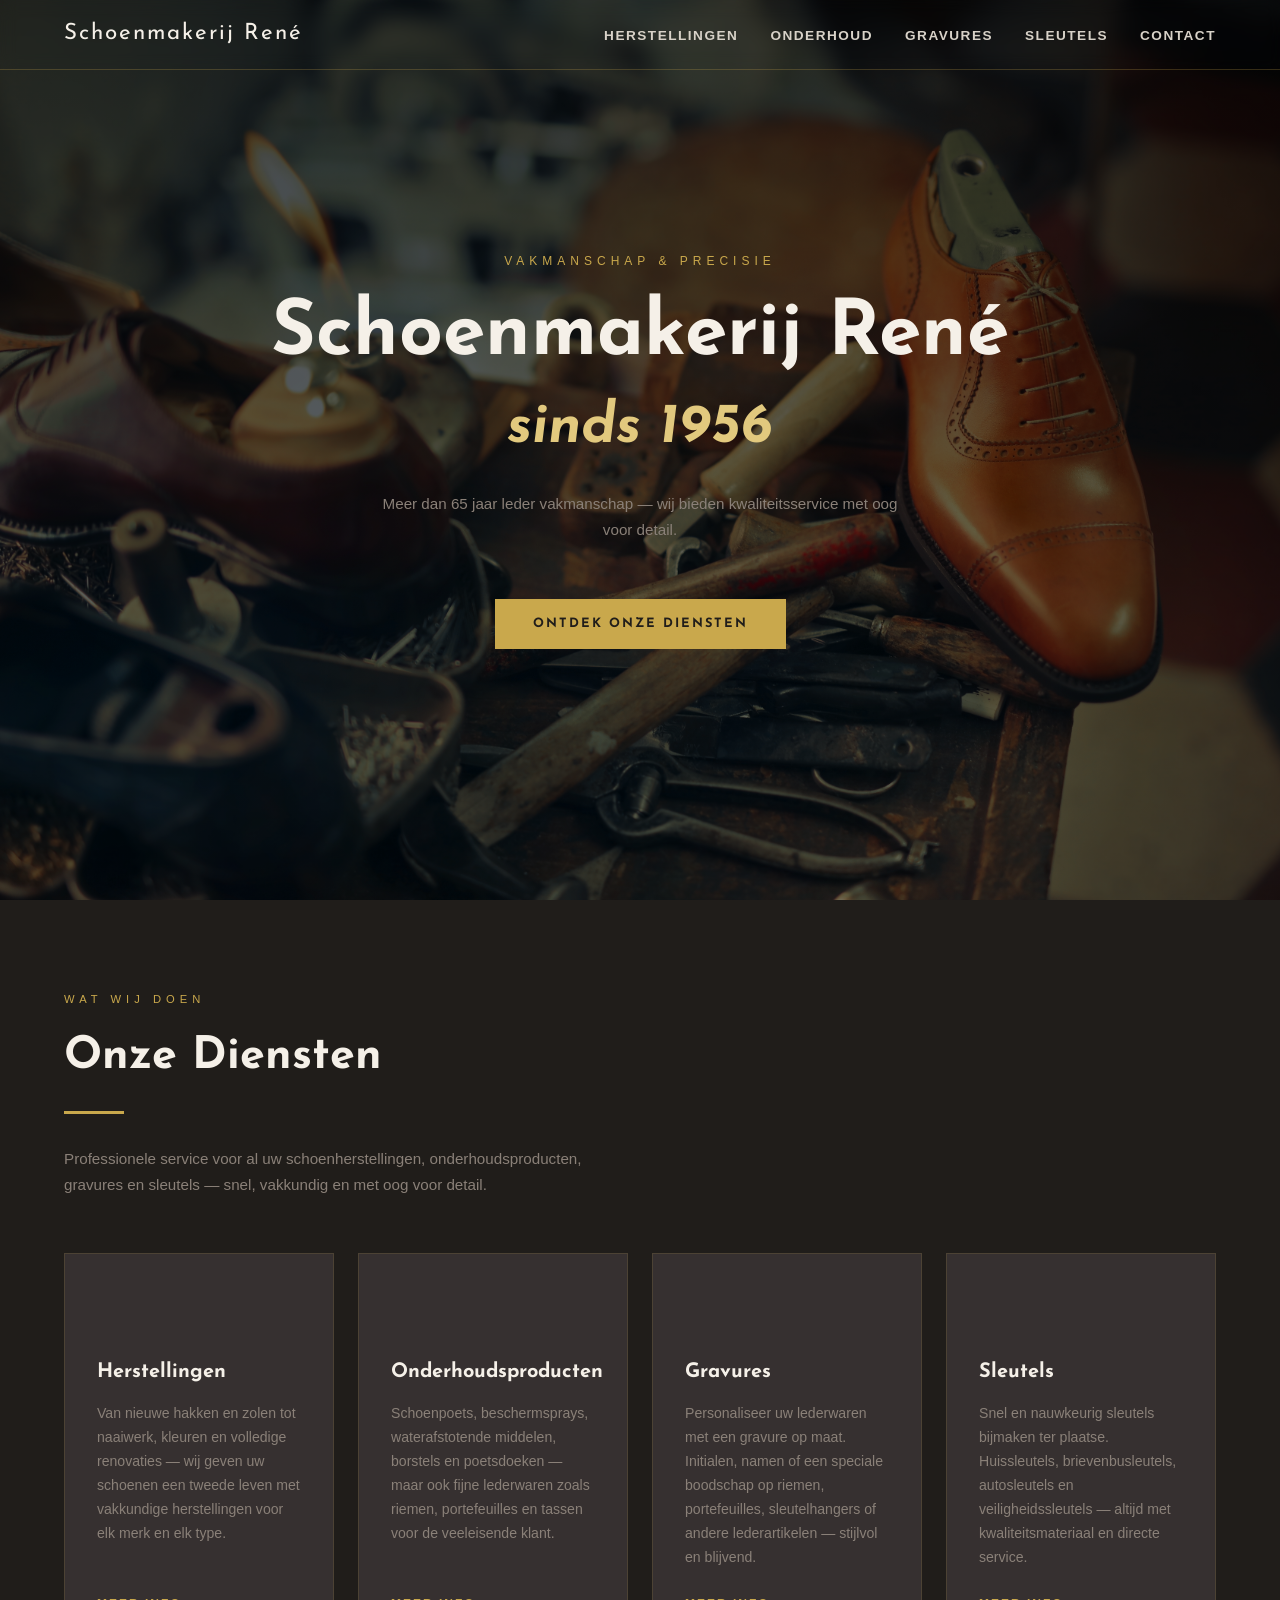
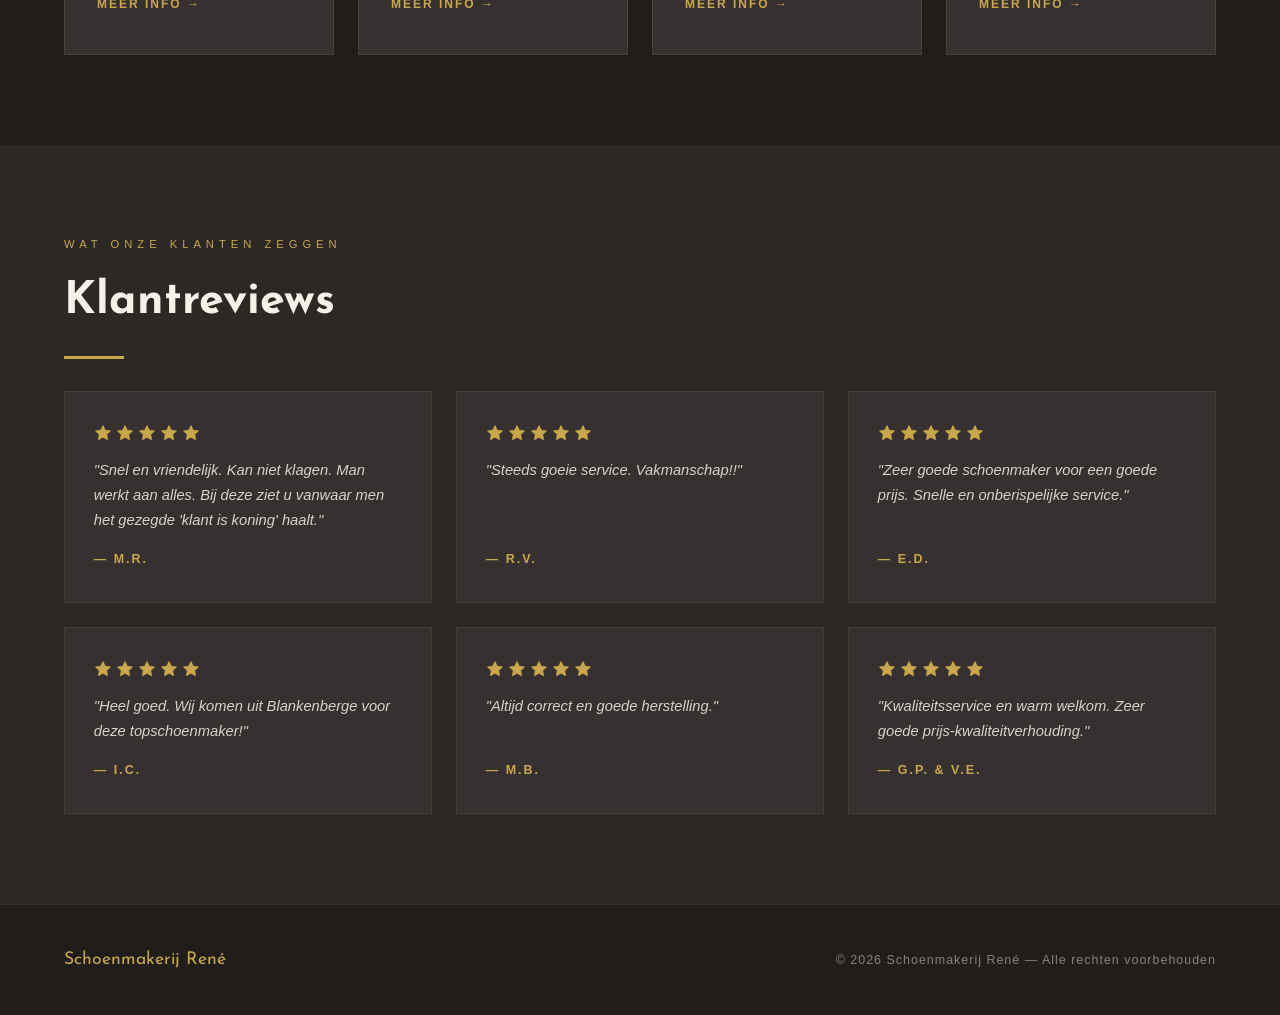
==== index.html @ 9f5abe92 "Optimize key section" ====
<!DOCTYPE html>
<html lang="nl">

<head>
    <meta charset="UTF-8" />
    <meta name="viewport" content="width=device-width, initial-scale=1.0" />
    <title>Schoenmakerij René</title>
    <link href="https://fonts.googleapis.com/css2?family=Josefin+Sans:wght@100;300;400;600;700&display=swap"
        rel="stylesheet" />
    <link rel="stylesheet" href="./CSS/style.css" />
</head>

<body>

    <!-- ══ NAVIGATIE ══ -->
    <section class="hero">
        <nav>
            <a href="index.html" class="nav-logo"><span>Schoenmakerij René</span></a>
            <ul class="nav-links">
                <li><a href="./Herstellingen/Repair.html">Herstellingen</a></li>
                <li><a href="#onderhoudsproducten">Onderhoud</a></li>
                <li><a href="./Gravures/Gravures.html">Gravures</a></li>
                <li><a href="./Sleutels/sleutels.html">Sleutels</a></li>
                <li><a href="./Contact/Contact.html">Contact</a></li>
            </ul>
        </nav>

        <!-- ══ HERO ══ -->

        <p class="hero-eyebrow">Vakmanschap &amp; Precisie</p>
        <h1>Schoenmakerij René<br /><em> sinds 1956</em></h1>
        <p class="section-subtitle">Meer dan 65 jaar leder vakmanschap — wij bieden kwaliteitsservice met oog voor
            detail.
        </p>
        <a href="#diensten" class="btn-gold">Ontdek onze diensten</a>
    </section>

    <!-- ══ DIENSTEN TEGELS ══ -->
    <section id="diensten">
        <div>
            <p class="section-label">Wat wij doen</p>
            <h2 class="section-title">Onze Diensten</h2>
            <div class="gold-divider"></div>
            <p class="section-subtitle">Professionele service voor al uw schoenherstellingen, onderhoudsproducten,
                gravures en sleutels — snel, vakkundig en met oog voor detail.</p>
        </div>
        <div class="tiles-grid">
            <div class="tiles-grid">

                <!-- Tegel 1: Herstellingen -->
                <a href="./Herstellingen/Repair.html" class="tile" id="herstellingen">
                    <div class="tile-icon">
                        <svg xmlns="http://www.w3.org/2000/svg" viewBox="0 0 24 24" fill="none" stroke="currentColor"
                            stroke-width="1.5" stroke-linecap="round" stroke-linejoin="round">
                            <path
                                d="M14.7 6.3a1 1 0 000 1.4l1.6 1.6a1 1 0 001.4 0l3.77-3.77a6 6 0 01-7.94 7.94l-6.91 6.91a2.12 2.12 0 01-3-3l6.91-6.91a6 6 0 017.94-7.94l-3.76 3.76z" />
                        </svg>
                    </div>
                    <h3 class="tile-title">Herstellingen</h3>
                    <p class="tile-desc">
                        Van nieuwe hakken en zolen tot naaiwerk, kleuren en volledige renovaties — wij geven uw schoenen
                        een tweede leven met vakkundige herstellingen voor elk merk en elk type.
                    </p>
                    <span class="tile-link">Meer info →</span>
                </a>

                <!-- Tegel 2: Onderhoudsproducten -->
                <a href="#onderhoudsproducten" class="tile" id="onderhoudsproducten">
                    <div class="tile-icon">
                        <svg xmlns="http://www.w3.org/2000/svg" viewBox="0 0 24 24" fill="none" stroke="currentColor"
                            stroke-width="1.5" stroke-linecap="round" stroke-linejoin="round">
                            <path
                                d="M9.5 2A2.5 2.5 0 0112 4.5v1A2.5 2.5 0 019.5 8h-5A2.5 2.5 0 012 5.5v-1A2.5 2.5 0 014.5 2h5z" />
                            <path d="M12 4.5h1.5A5.5 5.5 0 0119 10v0a5.5 5.5 0 01-5.5 5.5H12" />
                            <path d="M9.5 15.5v4a2 2 0 002 2h1a2 2 0 002-2v-4" />
                            <line x1="9.5" y1="8" x2="9.5" y2="15.5" />
                        </svg>
                    </div>
                    <h3 class="tile-title">Onderhoudsproducten</h3>
                    <p class="tile-desc">
                        Schoenpoets, beschermsprays, waterafstotende middelen, borstels en poetsdoeken — maar ook fijne
                        lederwaren zoals riemen, portefeuilles en tassen voor de veeleisende klant.
                    </p>
                    <span class="tile-link">Meer info →</span>
                </a>

                <!-- Tegel 3: Gravures -->
                <a href="./Gravures/Gravures.html" class="tile" id="gravures">
                    <div class="tile-icon">
                        <svg xmlns="http://www.w3.org/2000/svg" viewBox="0 0 24 24" fill="none" stroke="currentColor"
                            stroke-width="1.5" stroke-linecap="round" stroke-linejoin="round">
                            <path d="M12 20h9" />
                            <path d="M16.5 3.5a2.121 2.121 0 013 3L7 19l-4 1 1-4L16.5 3.5z" />
                        </svg>
                    </div>
                    <h3 class="tile-title">Gravures</h3>
                    <p class="tile-desc">
                        Personaliseer uw lederwaren met een gravure op maat. Initialen, namen of een speciale boodschap
                        op riemen, portefeuilles, sleutelhangers of andere lederartikelen — stijlvol en blijvend.
                    </p>
                    <span class="tile-link">Meer info →</span>
                </a>

                <!-- Tegel 4: Sleutels -->
                <a href="#sleutels" class="tile" id="sleutels">
                    <div class="tile-icon">
                        <svg xmlns="http://www.w3.org/2000/svg" viewBox="0 0 24 24" fill="none" stroke="currentColor"
                            stroke-width="1.5" stroke-linecap="round" stroke-linejoin="round">
                            <path
                                d="M21 2l-2 2m-7.61 7.61a5.5 5.5 0 11-7.778 7.778 5.5 5.5 0 017.777-7.777zm0 0L15.5 7.5m0 0l3 3L22 7l-3-3m-3.5 3.5L19 4" />
                        </svg>
                    </div>
                    <h3 class="tile-title">Sleutels</h3>
                    <p class="tile-desc">
                        Snel en nauwkeurig sleutels bijmaken ter plaatse. Huissleutels, brievenbusleutels, autosleutels
                        en veiligheidssleutels — altijd met kwaliteitsmateriaal en directe service.
                    </p>
                    <span class="tile-link">Meer info →</span>
                </a>

            </div>
    </section>
    <!-- ══ REVIEWS ══ -->
    <section class="reviews-section">
        <p class="section-label">Wat onze klanten zeggen</p>
        <h2 class="section-title">Klantreviews</h2>
        <div class="gold-divider"></div>
        <div class="reviews-grid">

            <div class="review-card">
                <div class="review-stars">
                    <svg viewBox="0 0 24 24">
                        <polygon
                            points="12,2 15.09,8.26 22,9.27 17,14.14 18.18,21.02 12,17.77 5.82,21.02 7,14.14 2,9.27 8.91,8.26" />
                    </svg>
                    <svg viewBox="0 0 24 24">
                        <polygon
                            points="12,2 15.09,8.26 22,9.27 17,14.14 18.18,21.02 12,17.77 5.82,21.02 7,14.14 2,9.27 8.91,8.26" />
                    </svg>
                    <svg viewBox="0 0 24 24">
                        <polygon
                            points="12,2 15.09,8.26 22,9.27 17,14.14 18.18,21.02 12,17.77 5.82,21.02 7,14.14 2,9.27 8.91,8.26" />
                    </svg>
                    <svg viewBox="0 0 24 24">
                        <polygon
                            points="12,2 15.09,8.26 22,9.27 17,14.14 18.18,21.02 12,17.77 5.82,21.02 7,14.14 2,9.27 8.91,8.26" />
                    </svg>
                    <svg viewBox="0 0 24 24">
                        <polygon
                            points="12,2 15.09,8.26 22,9.27 17,14.14 18.18,21.02 12,17.77 5.82,21.02 7,14.14 2,9.27 8.91,8.26" />
                    </svg>
                </div>
                <p class="review-text">"Snel en vriendelijk. Kan niet klagen. Man werkt aan alles. Bij deze ziet u
                    vanwaar men
                    het gezegde 'klant is koning' haalt."</p>
                <p class="review-author">— M.R.</p>
            </div>

            <div class="review-card">
                <div class="review-stars">
                    <svg viewBox="0 0 24 24">
                        <polygon
                            points="12,2 15.09,8.26 22,9.27 17,14.14 18.18,21.02 12,17.77 5.82,21.02 7,14.14 2,9.27 8.91,8.26" />
                    </svg>
                    <svg viewBox="0 0 24 24">
                        <polygon
                            points="12,2 15.09,8.26 22,9.27 17,14.14 18.18,21.02 12,17.77 5.82,21.02 7,14.14 2,9.27 8.91,8.26" />
                    </svg>
                    <svg viewBox="0 0 24 24">
                        <polygon
                            points="12,2 15.09,8.26 22,9.27 17,14.14 18.18,21.02 12,17.77 5.82,21.02 7,14.14 2,9.27 8.91,8.26" />
                    </svg>
                    <svg viewBox="0 0 24 24">
                        <polygon
                            points="12,2 15.09,8.26 22,9.27 17,14.14 18.18,21.02 12,17.77 5.82,21.02 7,14.14 2,9.27 8.91,8.26" />
                    </svg>
                    <svg viewBox="0 0 24 24">
                        <polygon
                            points="12,2 15.09,8.26 22,9.27 17,14.14 18.18,21.02 12,17.77 5.82,21.02 7,14.14 2,9.27 8.91,8.26" />
                    </svg>
                </div>
                <p class="review-text">"Steeds goeie service. Vakmanschap!!"</p>
                <p class="review-author">— R.V.</p>
            </div>

            <div class="review-card">
                <div class="review-stars">
                    <svg viewBox="0 0 24 24">
                        <polygon
                            points="12,2 15.09,8.26 22,9.27 17,14.14 18.18,21.02 12,17.77 5.82,21.02 7,14.14 2,9.27 8.91,8.26" />
                    </svg>
                    <svg viewBox="0 0 24 24">
                        <polygon
                            points="12,2 15.09,8.26 22,9.27 17,14.14 18.18,21.02 12,17.77 5.82,21.02 7,14.14 2,9.27 8.91,8.26" />
                    </svg>
                    <svg viewBox="0 0 24 24">
                        <polygon
                            points="12,2 15.09,8.26 22,9.27 17,14.14 18.18,21.02 12,17.77 5.82,21.02 7,14.14 2,9.27 8.91,8.26" />
                    </svg>
                    <svg viewBox="0 0 24 24">
                        <polygon
                            points="12,2 15.09,8.26 22,9.27 17,14.14 18.18,21.02 12,17.77 5.82,21.02 7,14.14 2,9.27 8.91,8.26" />
                    </svg>
                    <svg viewBox="0 0 24 24">
                        <polygon
                            points="12,2 15.09,8.26 22,9.27 17,14.14 18.18,21.02 12,17.77 5.82,21.02 7,14.14 2,9.27 8.91,8.26" />
                    </svg>
                </div>
                <p class="review-text">"Zeer goede schoenmaker voor een goede prijs. Snelle en onberispelijke service."
                </p>
                <p class="review-author">— E.D.</p>
            </div>

            <div class="review-card">
                <div class="review-stars">
                    <svg viewBox="0 0 24 24">
                        <polygon
                            points="12,2 15.09,8.26 22,9.27 17,14.14 18.18,21.02 12,17.77 5.82,21.02 7,14.14 2,9.27 8.91,8.26" />
                    </svg>
                    <svg viewBox="0 0 24 24">
                        <polygon
                            points="12,2 15.09,8.26 22,9.27 17,14.14 18.18,21.02 12,17.77 5.82,21.02 7,14.14 2,9.27 8.91,8.26" />
                    </svg>
                    <svg viewBox="0 0 24 24">
                        <polygon
                            points="12,2 15.09,8.26 22,9.27 17,14.14 18.18,21.02 12,17.77 5.82,21.02 7,14.14 2,9.27 8.91,8.26" />
                    </svg>
                    <svg viewBox="0 0 24 24">
                        <polygon
                            points="12,2 15.09,8.26 22,9.27 17,14.14 18.18,21.02 12,17.77 5.82,21.02 7,14.14 2,9.27 8.91,8.26" />
                    </svg>
                    <svg viewBox="0 0 24 24">
                        <polygon
                            points="12,2 15.09,8.26 22,9.27 17,14.14 18.18,21.02 12,17.77 5.82,21.02 7,14.14 2,9.27 8.91,8.26" />
                    </svg>
                </div>
                <p class="review-text">"Heel goed. Wij komen uit Blankenberge voor deze topschoenmaker!"</p>
                <p class="review-author">— I.C.</p>
            </div>

            <div class="review-card">
                <div class="review-stars">
                    <svg viewBox="0 0 24 24">
                        <polygon
                            points="12,2 15.09,8.26 22,9.27 17,14.14 18.18,21.02 12,17.77 5.82,21.02 7,14.14 2,9.27 8.91,8.26" />
                    </svg>
                    <svg viewBox="0 0 24 24">
                        <polygon
                            points="12,2 15.09,8.26 22,9.27 17,14.14 18.18,21.02 12,17.77 5.82,21.02 7,14.14 2,9.27 8.91,8.26" />
                    </svg>
                    <svg viewBox="0 0 24 24">
                        <polygon
                            points="12,2 15.09,8.26 22,9.27 17,14.14 18.18,21.02 12,17.77 5.82,21.02 7,14.14 2,9.27 8.91,8.26" />
                    </svg>
                    <svg viewBox="0 0 24 24">
                        <polygon
                            points="12,2 15.09,8.26 22,9.27 17,14.14 18.18,21.02 12,17.77 5.82,21.02 7,14.14 2,9.27 8.91,8.26" />
                    </svg>
                    <svg viewBox="0 0 24 24">
                        <polygon
                            points="12,2 15.09,8.26 22,9.27 17,14.14 18.18,21.02 12,17.77 5.82,21.02 7,14.14 2,9.27 8.91,8.26" />
                    </svg>
                </div>
                <p class="review-text">"Altijd correct en goede herstelling."</p>
                <p class="review-author">— M.B.</p>
            </div>

            <div class="review-card">
                <div class="review-stars">
                    <svg viewBox="0 0 24 24">
                        <polygon
                            points="12,2 15.09,8.26 22,9.27 17,14.14 18.18,21.02 12,17.77 5.82,21.02 7,14.14 2,9.27 8.91,8.26" />
                    </svg>
                    <svg viewBox="0 0 24 24">
                        <polygon
                            points="12,2 15.09,8.26 22,9.27 17,14.14 18.18,21.02 12,17.77 5.82,21.02 7,14.14 2,9.27 8.91,8.26" />
                    </svg>
                    <svg viewBox="0 0 24 24">
                        <polygon
                            points="12,2 15.09,8.26 22,9.27 17,14.14 18.18,21.02 12,17.77 5.82,21.02 7,14.14 2,9.27 8.91,8.26" />
                    </svg>
                    <svg viewBox="0 0 24 24">
                        <polygon
                            points="12,2 15.09,8.26 22,9.27 17,14.14 18.18,21.02 12,17.77 5.82,21.02 7,14.14 2,9.27 8.91,8.26" />
                    </svg>
                    <svg viewBox="0 0 24 24">
                        <polygon
                            points="12,2 15.09,8.26 22,9.27 17,14.14 18.18,21.02 12,17.77 5.82,21.02 7,14.14 2,9.27 8.91,8.26" />
                    </svg>
                </div>
                <p class="review-text">"Kwaliteitsservice en warm welkom. Zeer goede prijs-kwaliteitverhouding."</p>
                <p class="review-author">— G.P. &amp; V.E.</p>
            </div>
        </div>

    </section>


    <!-- ══ FOOTER ══ -->
    <footer>
        <a href="#" class="footer-logo">Schoenmakerij René</a>
        <p class="footer-copy">© 2026 Schoenmakerij René — Alle rechten voorbehouden</p>
    </footer>

</body>

</html>
---- CSS/style.css ----
*,
*::before,
*::after {
  box-sizing: border-box;
  margin: 0;
  padding: 0;
}

:root {
  --dark: #2C2825;
  --darker: #201D1A;
  --card-bg: #363030;
  --accent: #C9A84C;
  --accent-light: #E2C97E;
  --gold: #C9A84C;
  --gold-light: #E2C97E;
  --text: #D8D2C8;
  --muted: #8A8078;
  --white: #F5F0E8;
  --border: rgba(201, 168, 76, 0.18);
}


html {
  scroll-behavior: smooth;
}

body {
  font-family: 'Jost', sans-serif;
  background-color: var(--dark);
  color: var(--text);
  line-height: 1.7;
}

/* ── NAVBAR ── */
nav {
  position: fixed;
  top: 0;
  left: 0;
  right: 0;
  z-index: 1000;
  /* background: rgba(10, 10, 10, 0.95); */
  backdrop-filter: blur(8px);
  border-bottom: 1px solid rgba(201, 168, 76, 0.25);
  display: flex;
  align-items: center;
  justify-content: space-between;
  padding: 0 5%;
  height: 70px;
}

.nav-logo {
  font-family: 'Josefin Sans', sans-serif;
  font-size: 1.4rem;
  color: var(--gold);
  letter-spacing: 2px;
  text-decoration: none;
}

.nav-logo span {
  color: var(--white);
}

.nav-logo span:hover{
  color: var(--gold);
}

.nav-links {
  list-style: none;
  display: flex;
  gap: 2rem;
}

.nav-links a {
  text-decoration: none;
  color: var(--text);
  font-size: 0.85rem;
  font-weight: 600;
  letter-spacing: 1.5px;
  text-transform: uppercase;
  transition: color 0.3s;
  position: relative;
  padding-bottom: 4px;
}

.nav-links a::after {
  content: '';
  position: absolute;
  bottom: 0;
  left: 0;
  width: 0;
  height: 2px;
  background: var(--gold);
  transition: width 0.3s;
}

.nav-links a:hover {
  color: var(--gold);
}

.nav-links a:hover::after {
  width: 100%;
}

/* ── HERO ── */
.hero {
  min-height: 100vh;
  display: flex;
  flex-direction: column;
  align-items: center;
  justify-content: center;
  text-align: center;
  padding: 0 5%;
     background:
    linear-gradient(to bottom, rgba(0, 0, 0, 0.72) 0%, rgba(0, 0, 0, 0.55) 100%),
    url('../images/atelier.jpg?w=1200&q=80&auto=format&fit=crop') center/cover no-repeat;
}

.hero-eyebrow {
  font-size: 0.75rem;
  letter-spacing: 5px;
  text-transform: uppercase;
  color: var(--gold);
  margin-bottom: 1.2rem;
}

.hero h1 {
  font-family: 'Josefin Sans', sans-serif;
  font-size: clamp(2.5rem, 6vw, 5rem);
  color: var(--white);
  line-height: 1.15;
  margin-bottom: 1.5rem;
}


.hero h1 em {
  font-style: italic;
  color: var(--gold-light);
  font-family: 'Josefin Sans', sans-serif;
  font-size: clamp(1.8rem, 6vw, 3.5rem);
}

.hero .section-subtitle {
  color: var(--muted);
  font-size: 0.95rem;
  max-width: 520px;
  margin-bottom: 3.5rem;
  font-weight: 300;
}


.btn-gold {
  display: inline-block;
  padding: 14px 38px;
  background: var(--gold);
  color: var(--darker);
  font-family: 'Josefin Sans', sans-serif;
  font-weight: 700;
  font-size: 0.8rem;
  letter-spacing: 2px;
  text-transform: uppercase;
  text-decoration: none;
  transition: background 0.3s, transform 0.2s;
}

.btn-gold:hover {
  background: var(--gold-light);
  transform: translateY(-2px);
}

/* ── SECTION SHARED ── */
section {
  padding: 90px 5%;
}

.section-label {
  font-size: 0.7rem;
  letter-spacing: 5px;
  text-transform: uppercase;
  color: var(--gold);
  margin-bottom: 0.6rem;
}

.section-title {
  font-family: 'Josefin Sans', sans-serif;
  font-size: clamp(1.8rem, 3.5vw, 2.8rem);
  color: var(--white);
  margin-bottom: 1rem;
}

.section-subtitle {
  color: var(--muted);
  font-size: 0.95rem;
  max-width: 520px;
  margin-bottom: 3.5rem;
  font-weight: 300;
}

/* ── SERVICES TILES ── */
#diensten {
  background: var(--darker);
}

.tiles-grid {
  display: grid;
  grid-template-columns: repeat(auto-fit, minmax(240px, 1fr));
  gap: 1.5rem;
}

.tile {
  background: var(--card-bg);
  border: 1px solid rgba(201, 168, 76, 0.15);
  padding: 2.5rem 2rem;
  text-decoration: none;
  color: inherit;
  display: flex;
  flex-direction: column;
  align-items: flex-start;
  transition: border-color 0.3s, transform 0.3s, box-shadow 0.3s;
  position: relative;
  overflow: hidden;
}

.tile::before {
  content: '';
  position: absolute;
  bottom: 0;
  left: 0;
  width: 0;
  height: 3px;
  background: var(--gold);
  transition: width 0.4s;
}

.tile:hover {
  border-color: rgba(201, 168, 76, 0.5);
  transform: translateY(-6px);
  box-shadow: 0 20px 40px rgba(0, 0, 0, 0.4);
}

.tile:hover::before {
  width: 100%;
}

.tile-icon {
  font-size: 2.4rem;
  margin-bottom: 1.4rem;
  line-height: 1;
}

.tile-title {
  font-family: 'Josefin Sans', sans-serif;
  font-size: 1.25rem;
  color: var(--white);
  margin-bottom: 0.8rem;
}

.tile-desc {
  font-size: 0.88rem;
  color: var(--muted);
  font-weight: 300;
  line-height: 1.7;
  flex: 1;
}

.tile-link {
  margin-top: 1.5rem;
  font-size: 0.75rem;
  letter-spacing: 2px;
  text-transform: uppercase;
  color: var(--gold);
  font-weight: 600;
}

/* ── DIVIDER ── */
.gold-divider {
  width: 60px;
  height: 3px;
  background: var(--gold);
  margin-bottom: 2rem;
}

/* ── CONTACT SECTION ── */
#contact {
  background: var(--dark);
}

.contact-wrapper {
  display: grid;
  grid-template-columns: 1fr 1.4fr;
  gap: 4rem;
  align-items: start;
}

.contact-info h3 {
  font-family: 'Josefin Sans', sans-serif;
  font-size: 1.5rem;
  color: var(--white);
  margin-bottom: 1rem;
}

.contact-info p {
  color: var(--muted);
  font-size: 0.9rem;
  font-weight: 300;
  margin-bottom: 2rem;
}

.contact-detail {
  display: flex;
  align-items: center;
  gap: 0.8rem;
  margin-bottom: 1rem;
  font-size: 0.9rem;
  color: var(--text);
}

.contact-detail .icon {
  color: var(--gold);
  font-size: 1.1rem;
  width: 24px;
  text-align: center;
}

.contact-form {
  display: flex;
  flex-direction: column;
  gap: 1.2rem;
}

.form-row {
  display: grid;
  grid-template-columns: 1fr 1fr;
  gap: 1.2rem;
}

.form-group {
  display: flex;
  flex-direction: column;
  gap: 0.4rem;
}

.form-group label {
  font-size: 0.72rem;
  letter-spacing: 2px;
  text-transform: uppercase;
  color: var(--gold);
  font-weight: 600;
}

.form-group input,
.form-group textarea,
.form-group select {
  background: var(--card-bg);
  border: 1px solid rgba(201, 168, 76, 0.2);
  color: var(--text);
  padding: 12px 16px;
  font-family: 'Josefin Sans', sans-serif;
  font-size: 0.9rem;
  outline: none;
  transition: border-color 0.3s;
  resize: none;
}

.form-group input:focus,
.form-group textarea:focus,
.form-group select:focus {
  border-color: var(--gold);
}

.form-group select option {
  background: var(--card-bg);
}

.form-group textarea {
  min-height: 130px;
}

/* ── FOOTER ── */
footer {
  background: var(--darker);
  border-top: 1px solid rgba(201, 168, 76, 0.15);
  padding: 2.5rem 5%;
  display: flex;
  align-items: center;
  justify-content: space-between;
  flex-wrap: wrap;
  gap: 1rem;
}

.footer-logo {
  font-family: 'Josefin Sans', sans-serif;
  font-size: 1.1rem;
  color: var(--gold);
  text-decoration: none;
}

.footer-copy {
  font-size: 0.78rem;
  color: var(--muted);
  letter-spacing: 1px;
}

/* ── RESPONSIVE ── */
@media (max-width: 768px) {
  .nav-links {
    display: none;
  }

  .contact-wrapper {
    grid-template-columns: 1fr;
    gap: 2.5rem;
  }

  .form-row {
    grid-template-columns: 1fr;
  }
}

.contact-detail .icon {
  color: var(--gold);
  width: 22px;
  height: 22px;
  flex-shrink: 0;
  display: flex;
  align-items: center;
  justify-content: center;
}

.contact-detail .icon svg {
  width: 20px;
  height: 20px;
  stroke: var(--gold);
}

/* ── REVIEWS ── */
.reviews-section {
  background: var(--dark);
  padding: 90px 5%;
}

.reviews-grid {
  display: grid;
  grid-template-columns: repeat(auto-fit, minmax(280px, 1fr));
  gap: 1.5rem;
  margin-top: 1rem;
}

.review-card {
  background: var(--card-bg);
  border: 1px solid rgba(201, 168, 76, 0.12);
  padding: 2rem 1.8rem;
  display: flex;
  flex-direction: column;
  gap: 1rem;
  transition: border-color 0.3s, transform 0.3s;
}

.review-card:hover {
  border-color: rgba(201, 168, 76, 0.4);
  transform: translateY(-4px);
}

.review-stars {
  display: flex;
  gap: 4px;
}

.review-stars svg {
  width: 18px;
  height: 18px;
  fill: var(--gold);
  stroke: var(--gold);
  stroke-width: 1;
}

.review-text {
  font-size: 0.92rem;
  color: var(--text);
  font-style: italic;
  font-weight: 300;
  line-height: 1.7;
  flex: 1;
}

.review-author {
  font-size: 0.78rem;
  letter-spacing: 2px;
  text-transform: uppercase;
  color: var(--gold);
  font-weight: 600;
}

/* ── CTA SECTIE ── */
.cta-section {
  background: var(--darker);
  padding: 90px 5%;
  text-align: center;
  border-top: 1px solid rgba(201, 168, 76, 0.15);
}

.cta-text {
  color: var(--muted);
  font-size: 0.95rem;
  font-weight: 300;
  max-width: 500px;
  margin: 0 auto 2.5rem;
  line-height: 1.8;
}
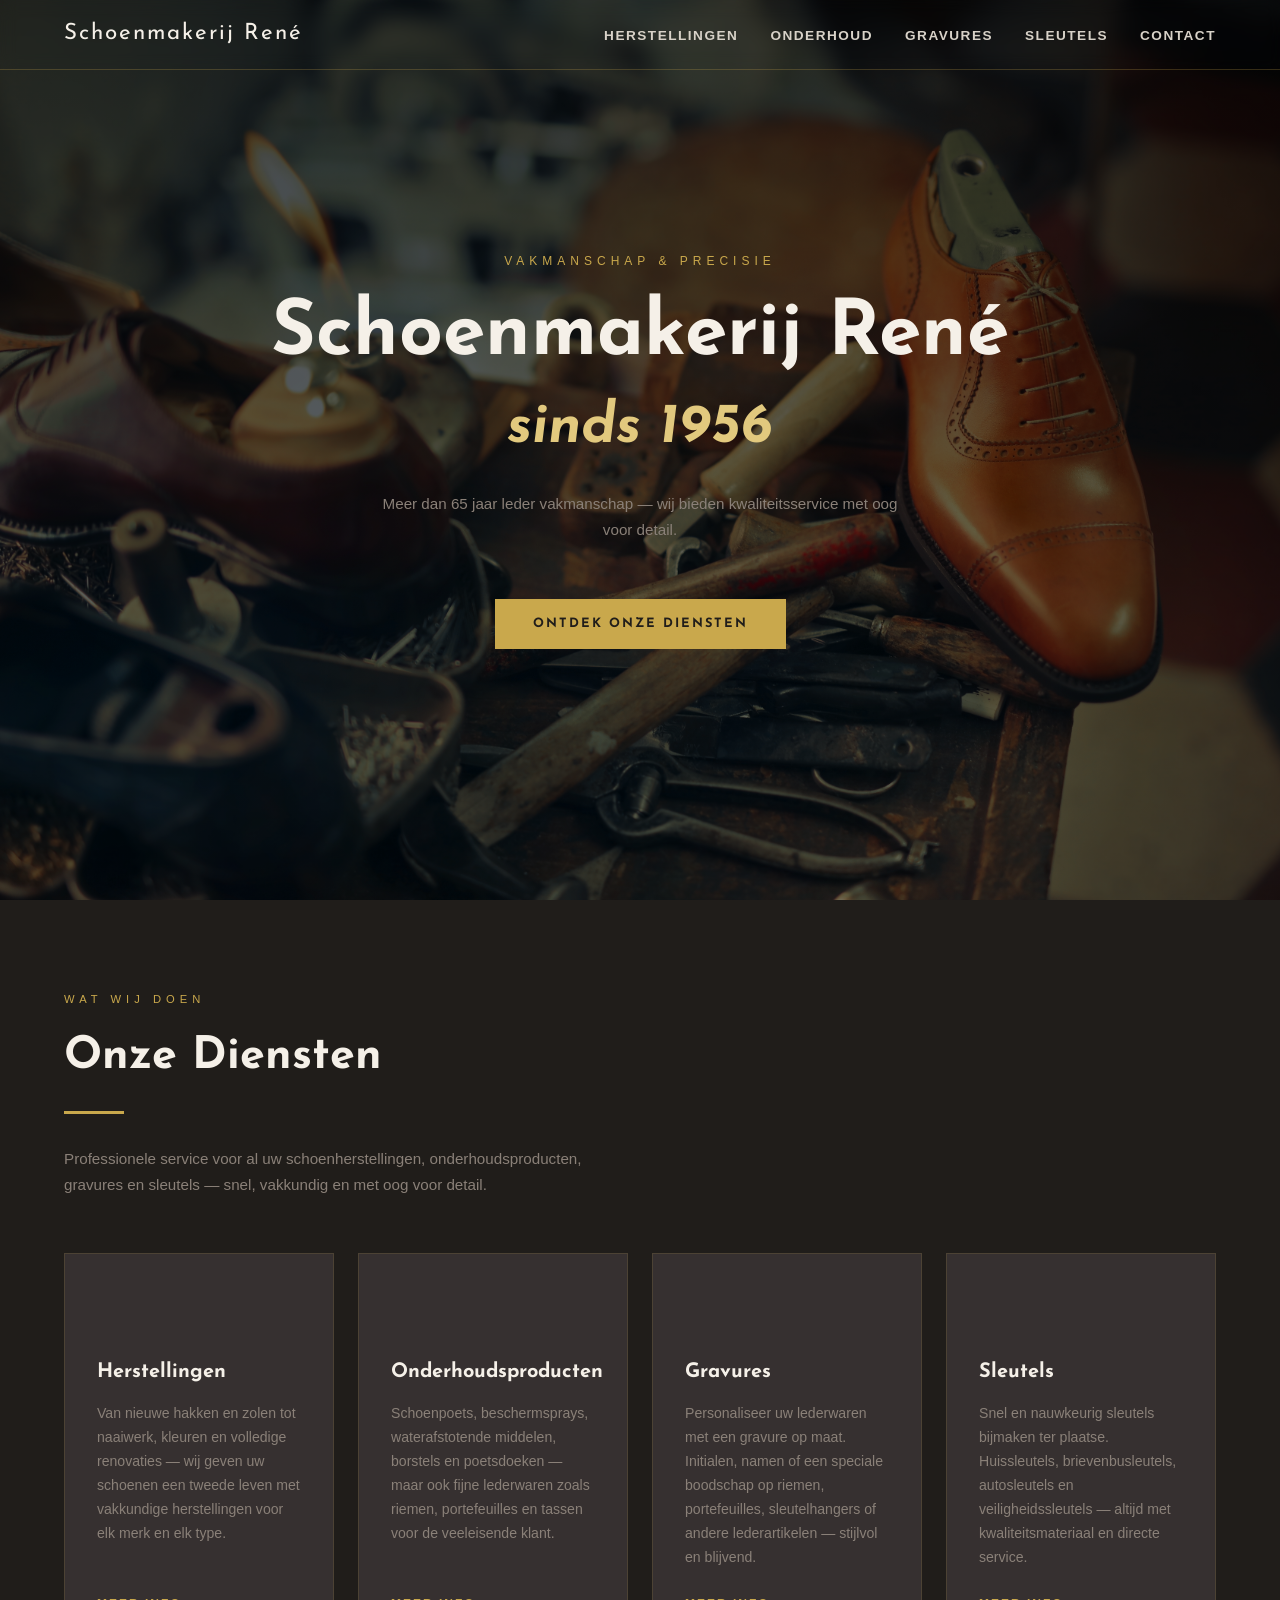
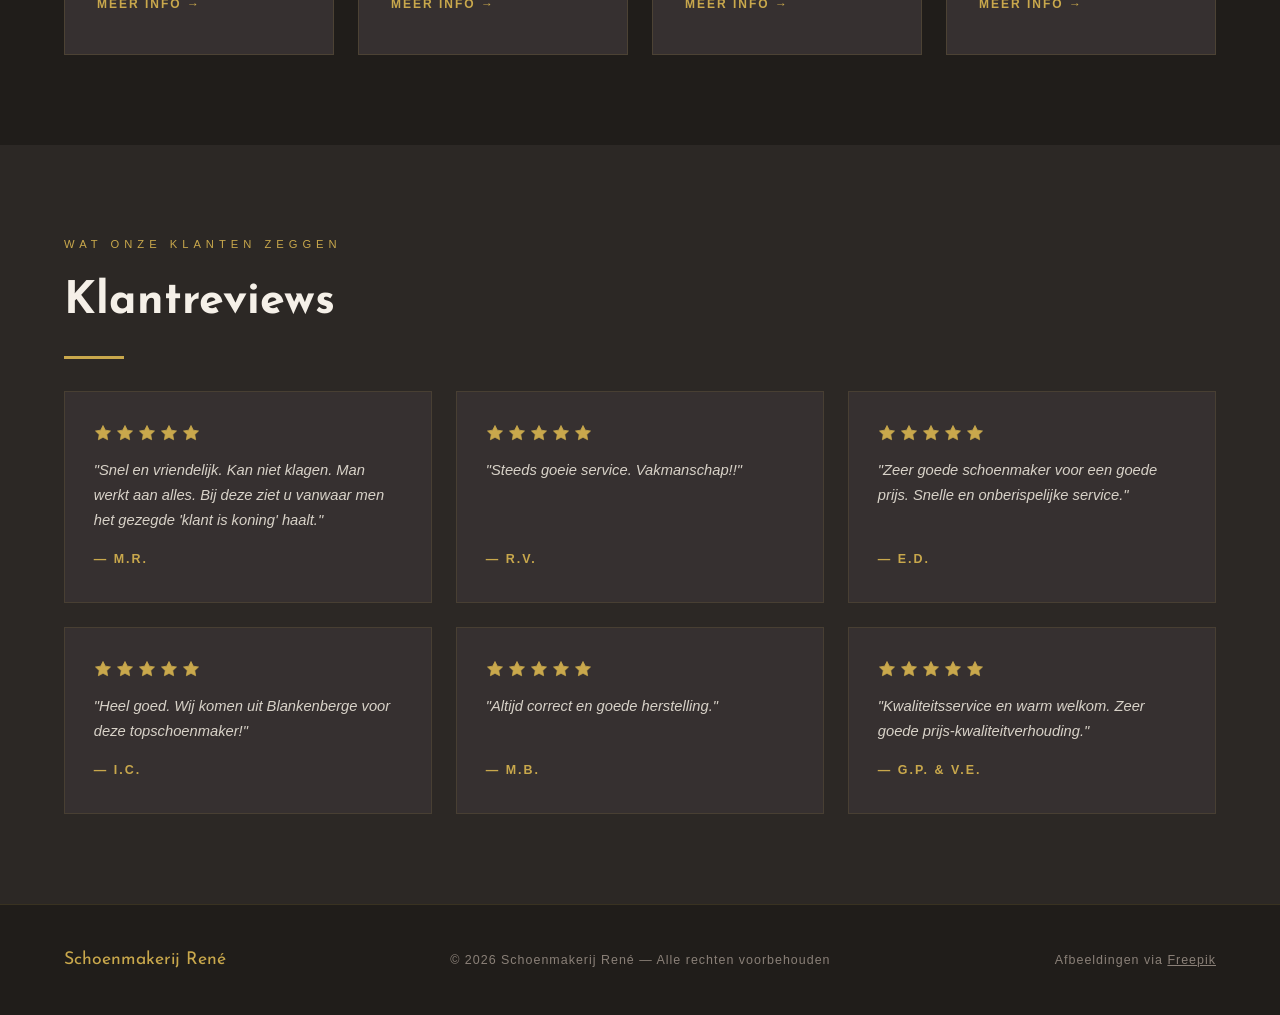
==== commit 0c596499: "rename files" ====
--- a/index.html
+++ b/index.html
@@ -20,7 +20,7 @@
                 <li><a href="./Herstellingen/Repair.html">Herstellingen</a></li>
                 <li><a href="#onderhoudsproducten">Onderhoud</a></li>
                 <li><a href="./Gravures/Gravures.html">Gravures</a></li>
-                <li><a href="./Sleutels/sleutels.html">Sleutels</a></li>
+                <li><a href="./Keys/keys.html">Sleutels</a></li>
                 <li><a href="./Contact/Contact.html">Contact</a></li>
             </ul>
         </nav>
@@ -102,7 +102,7 @@
                 </a>
 
                 <!-- Tegel 4: Sleutels -->
-                <a href="#sleutels" class="tile" id="sleutels">
+                <a href="/Keys/keys.html" class="tile" id="sleutels">
                     <div class="tile-icon">
                         <svg xmlns="http://www.w3.org/2000/svg" viewBox="0 0 24 24" fill="none" stroke="currentColor"
                             stroke-width="1.5" stroke-linecap="round" stroke-linejoin="round">
@@ -298,9 +298,15 @@
 
     <!-- ══ FOOTER ══ -->
     <footer>
-        <a href="#" class="footer-logo">Schoenmakerij René</a>
-        <p class="footer-copy">© 2026 Schoenmakerij René — Alle rechten voorbehouden</p>
-    </footer>
+    <a href="index.html" class="footer-logo">Schoenmakerij René</a>
+    <p class="footer-copy">© 2026 Schoenmakerij René — Alle rechten voorbehouden</p>
+    <div class="footer-attribution">
+      <p class="footer-copy">
+        Afbeeldingen via
+        <a href="https://www.freepik.com" target="_blank" rel="noopener noreferrer" class="footer-copy">Freepik</a>
+      </p>
+    </div>
+  </footer>
 
 </body>
 
--- a/CSS/style.css
+++ b/CSS/style.css
@@ -61,7 +61,7 @@
   color: var(--white);
 }
 
-.nav-logo span:hover{
+.nav-logo span:hover {
   color: var(--gold);
 }
 
@@ -111,7 +111,7 @@
   justify-content: center;
   text-align: center;
   padding: 0 5%;
-     background:
+  background:
     linear-gradient(to bottom, rgba(0, 0, 0, 0.72) 0%, rgba(0, 0, 0, 0.55) 100%),
     url('../images/atelier.jpg?w=1200&q=80&auto=format&fit=crop') center/cover no-repeat;
 }
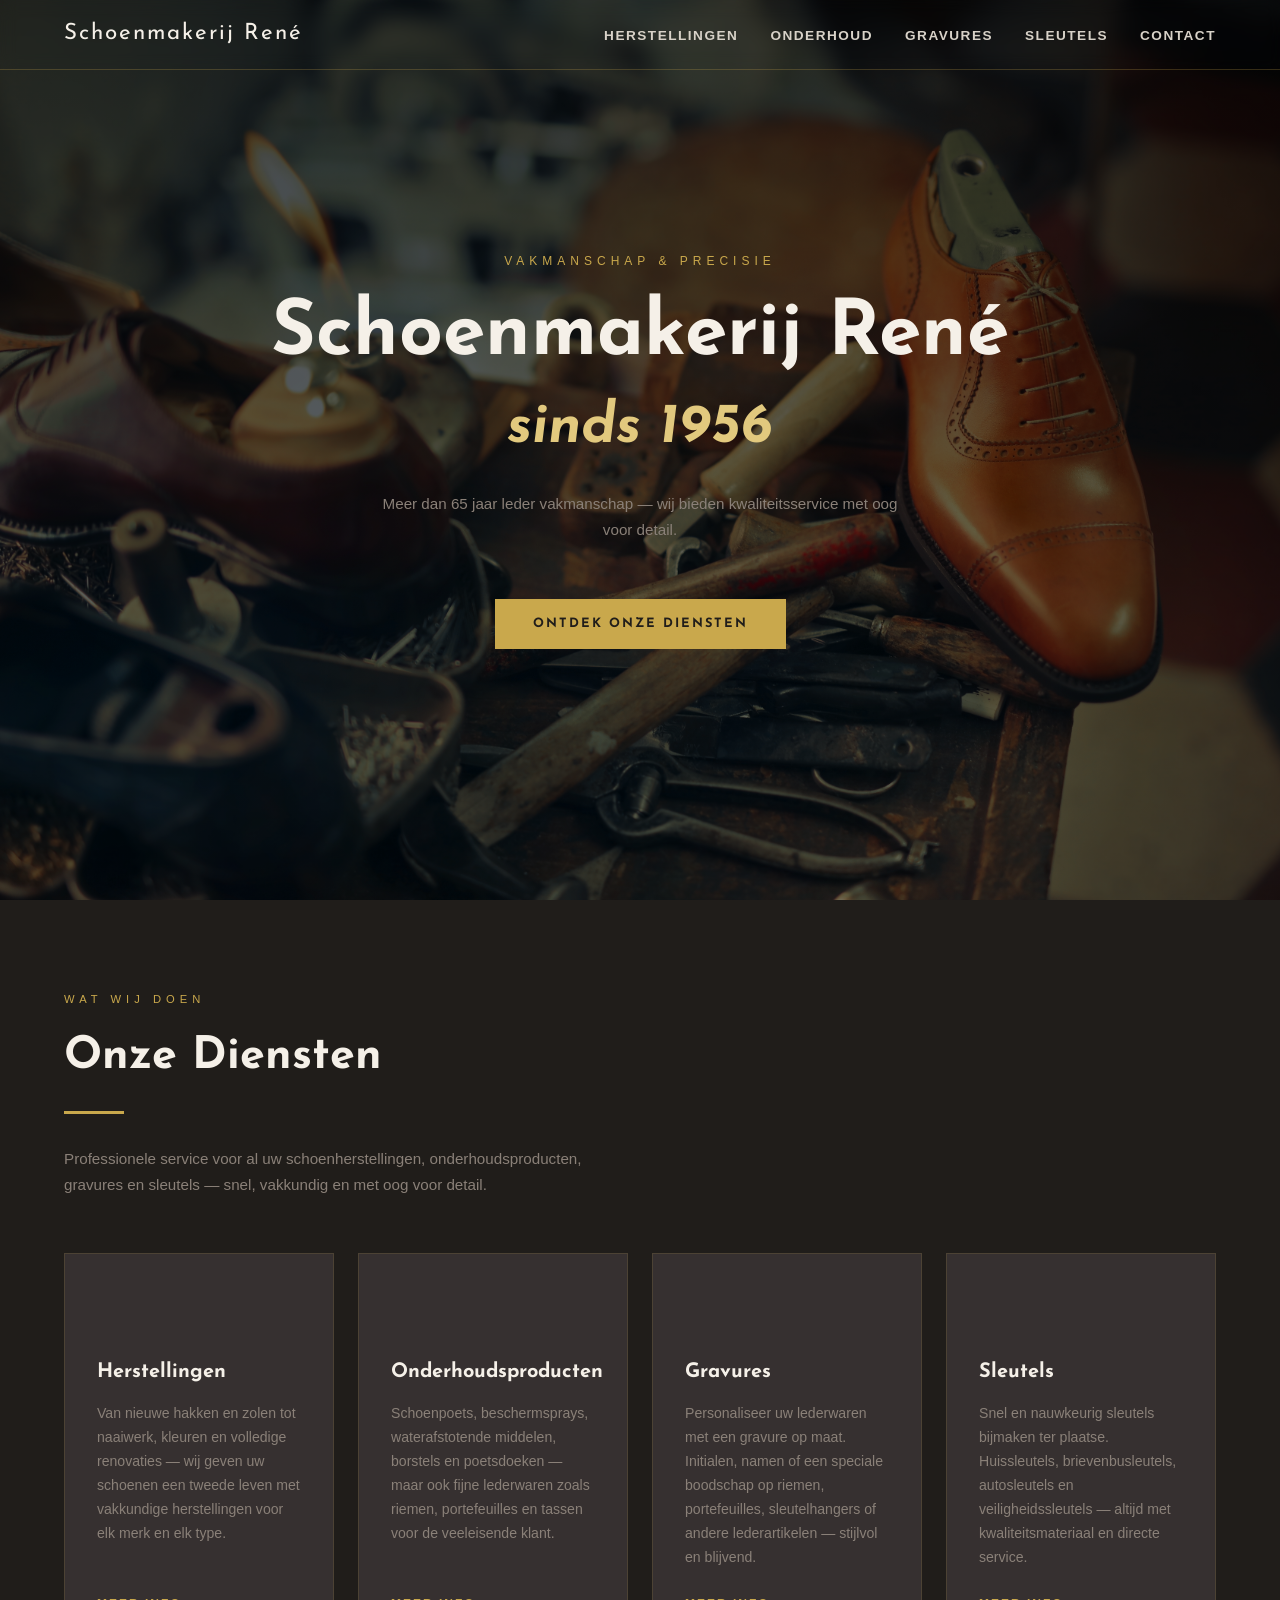
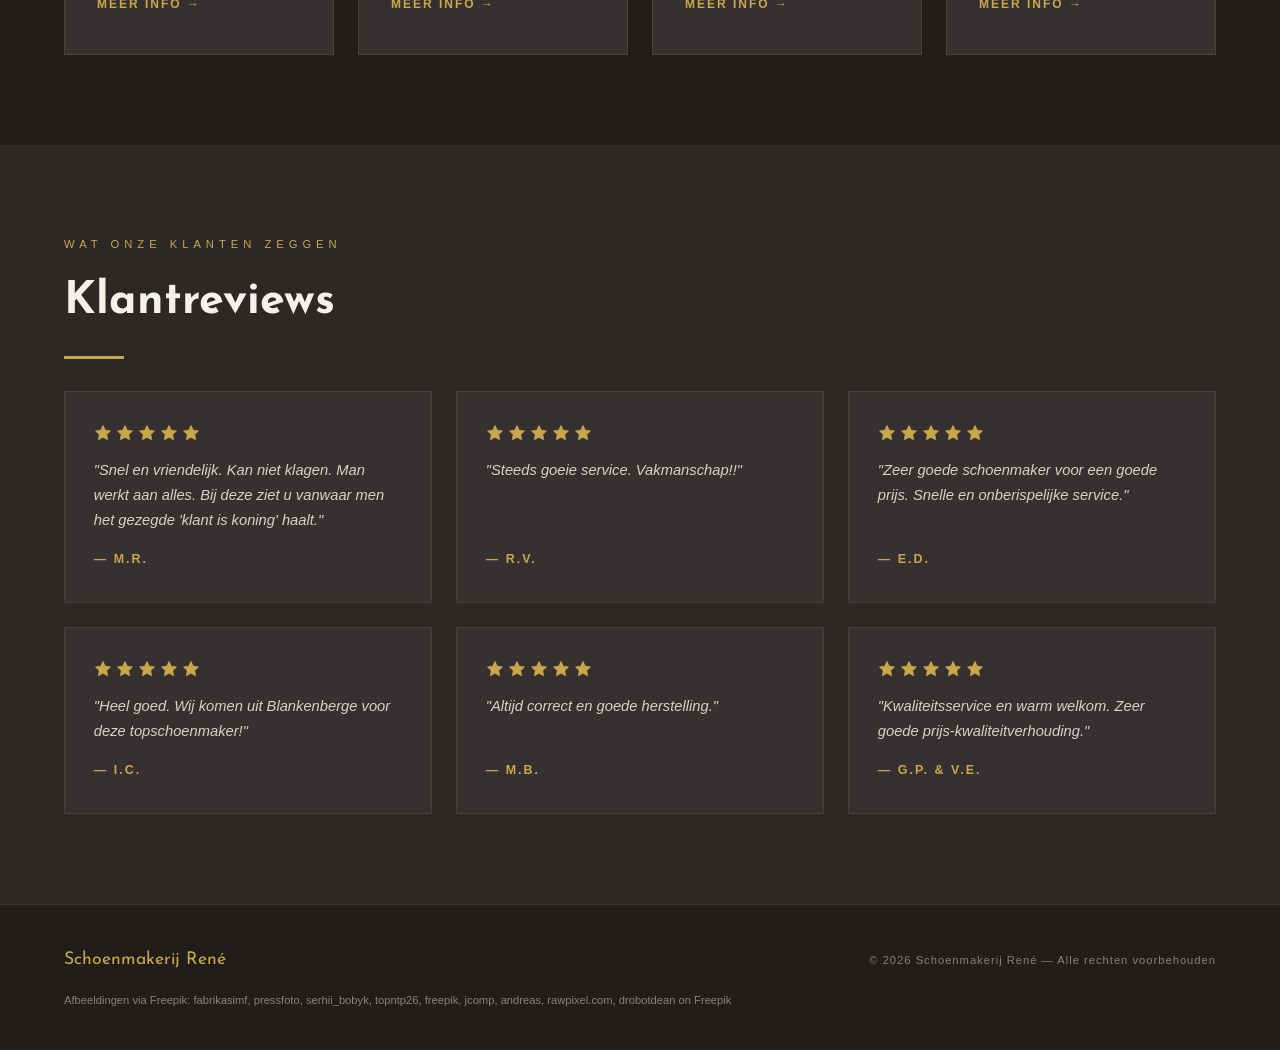
==== commit 804af760: "Correct footer with copyright" ====
--- a/index.html
+++ b/index.html
@@ -295,18 +295,34 @@
 
     </section>
 
-
     <!-- ══ FOOTER ══ -->
     <footer>
-    <a href="index.html" class="footer-logo">Schoenmakerij René</a>
-    <p class="footer-copy">© 2026 Schoenmakerij René — Alle rechten voorbehouden</p>
-    <div class="footer-attribution">
-      <p class="footer-copy">
-        Afbeeldingen via
-        <a href="https://www.freepik.com" target="_blank" rel="noopener noreferrer" class="footer-copy">Freepik</a>
-      </p>
-    </div>
-  </footer>
+        <a href="index.html" class="footer-logo">Schoenmakerij René</a>
+        <p class="footer-copy">© 2026 Schoenmakerij René — Alle rechten voorbehouden</p>
+
+        <div class="footer-attribution">
+            <p class="footer-copyright">
+                Afbeeldingen via <a class="footer-copyright" href="https://www.freepik.com" target="_blank"
+                    rel="noopener noreferrer">Freepik</a>:
+                <a class="footer-copyright" href="https://www.freepik.com/author/fabrikasimf" target="_blank"
+                    rel="noopener noreferrer">fabrikasimf</a>,
+                <a class="footer-copyright" href="https://www.freepik.com/author/pressfoto" target="_blank"
+                    rel="noopener noreferrer">pressfoto</a>,
+                <a class="footer-copyright" href="https://www.freepik.com/author/serhii-bobyk" target="_blank"
+                    rel="noopener noreferrer">serhii_bobyk</a>,
+                <a class="footer-copyright" href="https://www.freepik.com/author/topntp26" target="_blank"
+                    rel="noopener noreferrer">topntp26</a>,
+                <a class="footer-copyright" href="https://www.freepik.com/author/freepik" target="_blank" rel="noopener noreferrer">freepik</a>,
+                <a class="footer-copyright" href="https://www.freepik.com/author/jcomp" target="_blank" rel="noopener noreferrer">jcomp</a>,
+                <a class="footer-copyright" href="https://www.freepik.com/author/andreas" target="_blank" rel="noopener noreferrer">andreas</a>,
+                <a class="footer-copyright" href="https://www.freepik.com/author/rawpixel-com" target="_blank"
+                    rel="noopener noreferrer">rawpixel.com</a>,
+                <a class="footer-copyright" href="https://www.freepik.com/author/drobotdean" target="_blank"
+                    rel="noopener noreferrer">drobotdean</a>
+                on Freepik
+            </p>
+        </div>
+    </footer>
 
 </body>
 
--- a/CSS/style.css
+++ b/CSS/style.css
@@ -395,10 +395,16 @@
   text-decoration: none;
 }
 
-.footer-copy {
-  font-size: 0.78rem;
+.footer-copy{
+  font-size: 0.70rem;
   color: var(--muted);
   letter-spacing: 1px;
+}
+
+.footer-copyright{
+  font-size: 0.70rem;
+  color: var(--muted);
+  text-decoration: none;
 }
 
 /* ── RESPONSIVE ── */
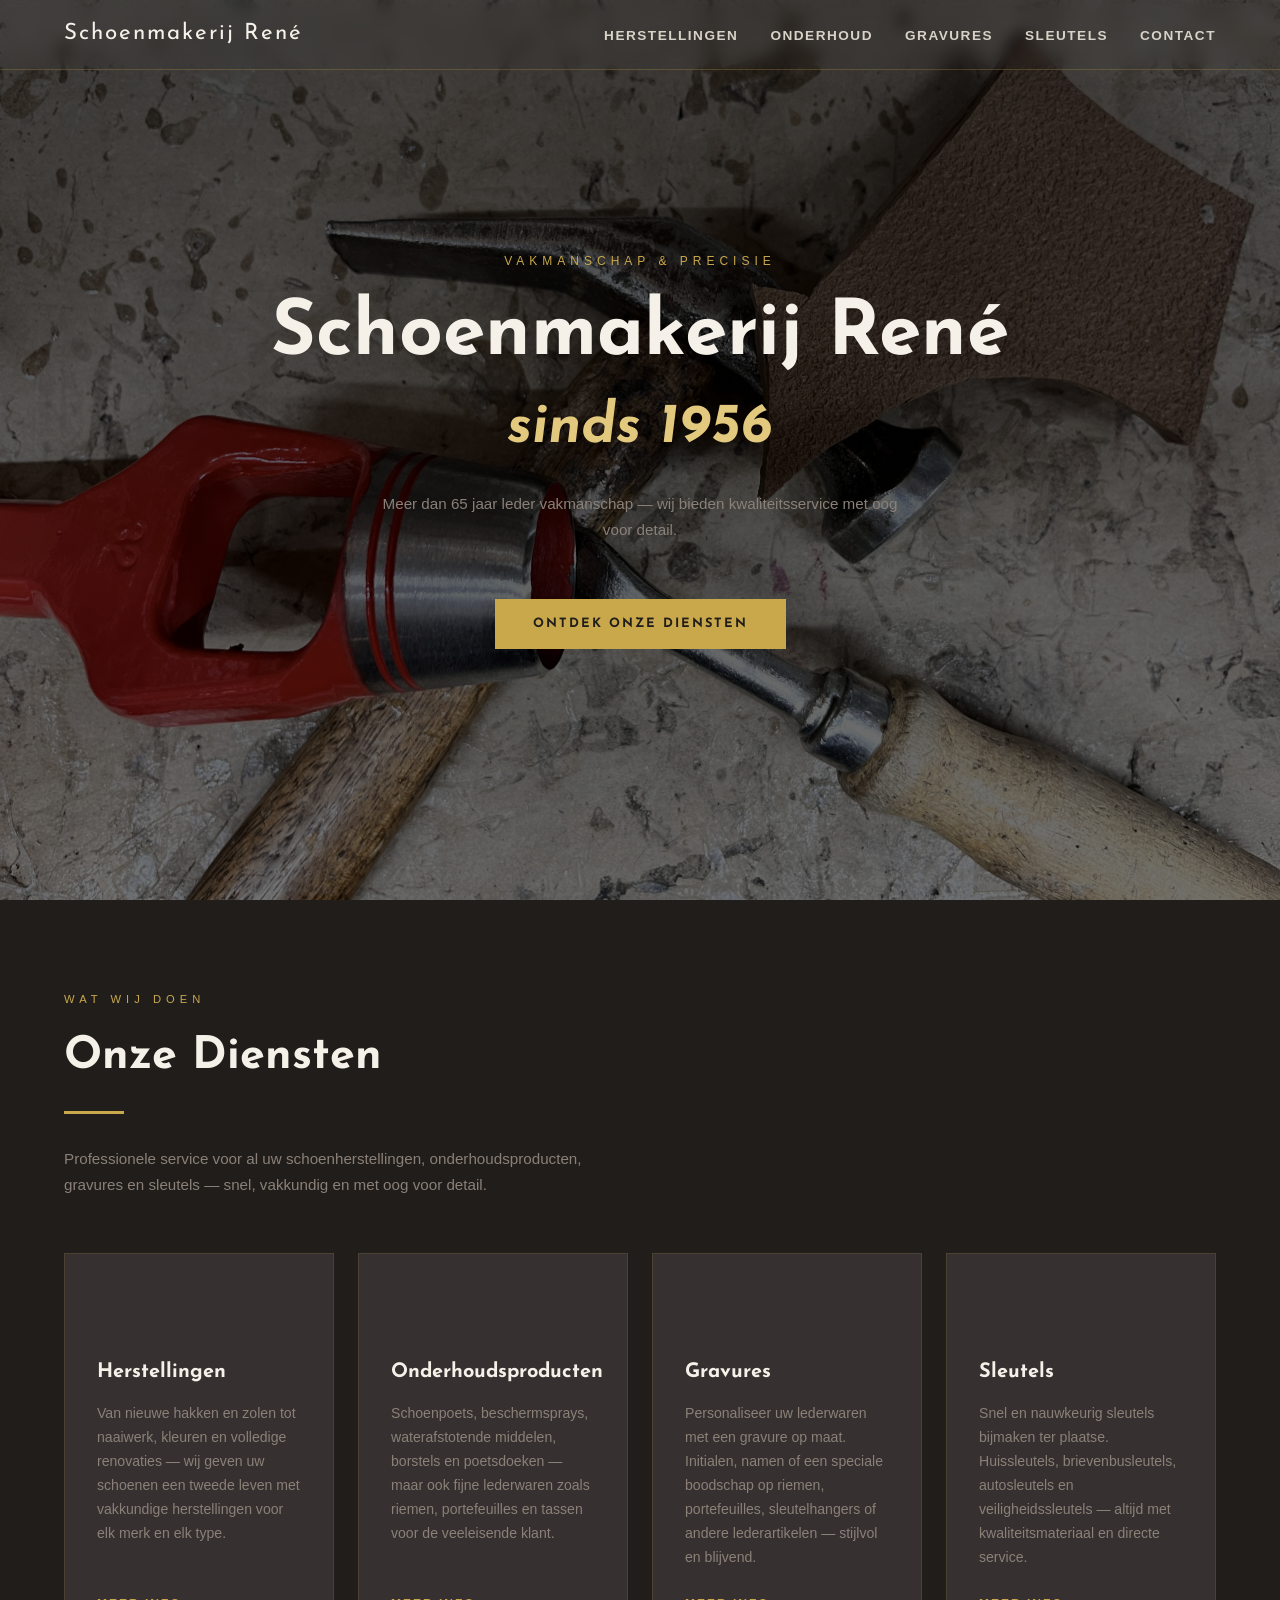
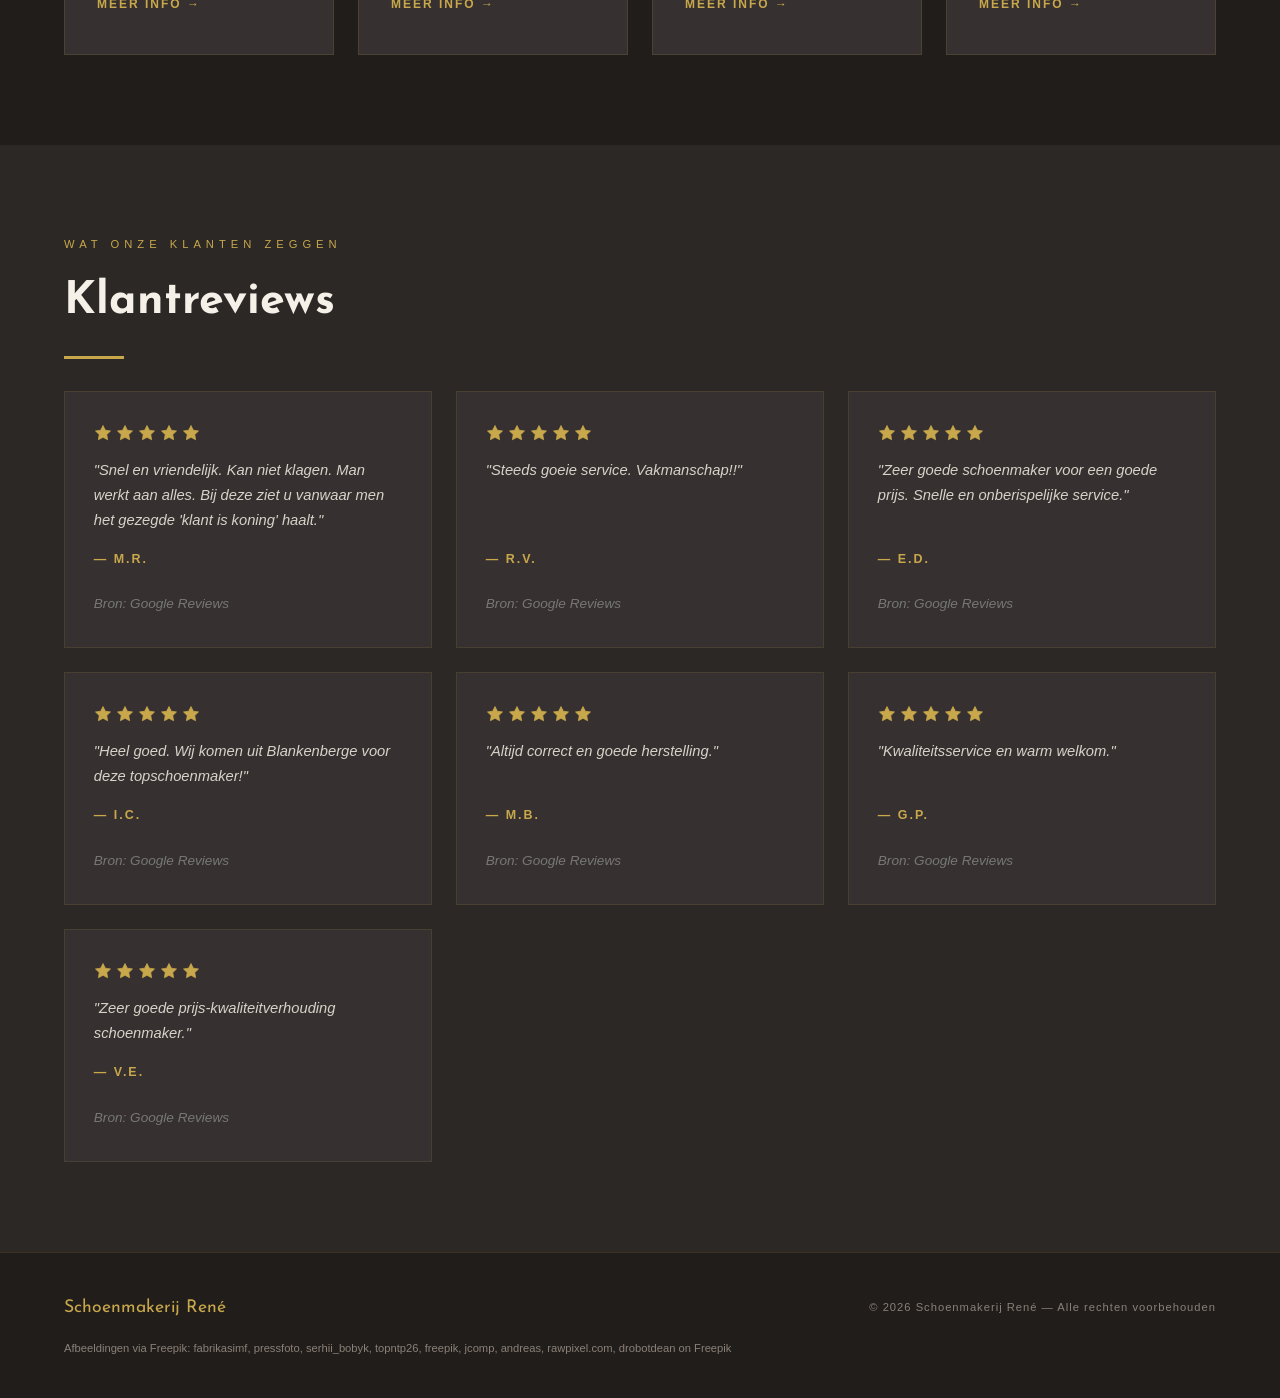
==== commit 7cb8cccf: "Add pictures" ====
--- a/index.html
+++ b/index.html
@@ -154,6 +154,7 @@
                     vanwaar men
                     het gezegde 'klant is koning' haalt."</p>
                 <p class="review-author">— M.R.</p>
+                <p class="review-source">Bron: Google Reviews</p>
             </div>
 
             <div class="review-card">
@@ -181,6 +182,7 @@
                 </div>
                 <p class="review-text">"Steeds goeie service. Vakmanschap!!"</p>
                 <p class="review-author">— R.V.</p>
+                <p class="review-source">Bron: Google Reviews</p>
             </div>
 
             <div class="review-card">
@@ -209,6 +211,7 @@
                 <p class="review-text">"Zeer goede schoenmaker voor een goede prijs. Snelle en onberispelijke service."
                 </p>
                 <p class="review-author">— E.D.</p>
+                <p class="review-source">Bron: Google Reviews</p>
             </div>
 
             <div class="review-card">
@@ -236,6 +239,7 @@
                 </div>
                 <p class="review-text">"Heel goed. Wij komen uit Blankenberge voor deze topschoenmaker!"</p>
                 <p class="review-author">— I.C.</p>
+                <p class="review-source">Bron: Google Reviews</p>
             </div>
 
             <div class="review-card">
@@ -263,33 +267,63 @@
                 </div>
                 <p class="review-text">"Altijd correct en goede herstelling."</p>
                 <p class="review-author">— M.B.</p>
-            </div>
-
-            <div class="review-card">
-                <div class="review-stars">
-                    <svg viewBox="0 0 24 24">
-                        <polygon
-                            points="12,2 15.09,8.26 22,9.27 17,14.14 18.18,21.02 12,17.77 5.82,21.02 7,14.14 2,9.27 8.91,8.26" />
-                    </svg>
-                    <svg viewBox="0 0 24 24">
-                        <polygon
-                            points="12,2 15.09,8.26 22,9.27 17,14.14 18.18,21.02 12,17.77 5.82,21.02 7,14.14 2,9.27 8.91,8.26" />
-                    </svg>
-                    <svg viewBox="0 0 24 24">
-                        <polygon
-                            points="12,2 15.09,8.26 22,9.27 17,14.14 18.18,21.02 12,17.77 5.82,21.02 7,14.14 2,9.27 8.91,8.26" />
-                    </svg>
-                    <svg viewBox="0 0 24 24">
-                        <polygon
-                            points="12,2 15.09,8.26 22,9.27 17,14.14 18.18,21.02 12,17.77 5.82,21.02 7,14.14 2,9.27 8.91,8.26" />
-                    </svg>
-                    <svg viewBox="0 0 24 24">
-                        <polygon
-                            points="12,2 15.09,8.26 22,9.27 17,14.14 18.18,21.02 12,17.77 5.82,21.02 7,14.14 2,9.27 8.91,8.26" />
-                    </svg>
-                </div>
-                <p class="review-text">"Kwaliteitsservice en warm welkom. Zeer goede prijs-kwaliteitverhouding."</p>
-                <p class="review-author">— G.P. &amp; V.E.</p>
+                <p class="review-source">Bron: Google Reviews</p>
+            </div>
+
+            <div class="review-card">
+                <div class="review-stars">
+                    <svg viewBox="0 0 24 24">
+                        <polygon
+                            points="12,2 15.09,8.26 22,9.27 17,14.14 18.18,21.02 12,17.77 5.82,21.02 7,14.14 2,9.27 8.91,8.26" />
+                    </svg>
+                    <svg viewBox="0 0 24 24">
+                        <polygon
+                            points="12,2 15.09,8.26 22,9.27 17,14.14 18.18,21.02 12,17.77 5.82,21.02 7,14.14 2,9.27 8.91,8.26" />
+                    </svg>
+                    <svg viewBox="0 0 24 24">
+                        <polygon
+                            points="12,2 15.09,8.26 22,9.27 17,14.14 18.18,21.02 12,17.77 5.82,21.02 7,14.14 2,9.27 8.91,8.26" />
+                    </svg>
+                    <svg viewBox="0 0 24 24">
+                        <polygon
+                            points="12,2 15.09,8.26 22,9.27 17,14.14 18.18,21.02 12,17.77 5.82,21.02 7,14.14 2,9.27 8.91,8.26" />
+                    </svg>
+                    <svg viewBox="0 0 24 24">
+                        <polygon
+                            points="12,2 15.09,8.26 22,9.27 17,14.14 18.18,21.02 12,17.77 5.82,21.02 7,14.14 2,9.27 8.91,8.26" />
+                    </svg>
+                </div>
+                <p class="review-text">"Kwaliteitsservice en warm welkom."</p>
+                <p class="review-author">— G.P.</p>
+                <p class="review-source">Bron: Google Reviews</p>
+            </div>
+
+            <div class="review-card">
+                <div class="review-stars">
+                    <svg viewBox="0 0 24 24">
+                        <polygon
+                            points="12,2 15.09,8.26 22,9.27 17,14.14 18.18,21.02 12,17.77 5.82,21.02 7,14.14 2,9.27 8.91,8.26" />
+                    </svg>
+                    <svg viewBox="0 0 24 24">
+                        <polygon
+                            points="12,2 15.09,8.26 22,9.27 17,14.14 18.18,21.02 12,17.77 5.82,21.02 7,14.14 2,9.27 8.91,8.26" />
+                    </svg>
+                    <svg viewBox="0 0 24 24">
+                        <polygon
+                            points="12,2 15.09,8.26 22,9.27 17,14.14 18.18,21.02 12,17.77 5.82,21.02 7,14.14 2,9.27 8.91,8.26" />
+                    </svg>
+                    <svg viewBox="0 0 24 24">
+                        <polygon
+                            points="12,2 15.09,8.26 22,9.27 17,14.14 18.18,21.02 12,17.77 5.82,21.02 7,14.14 2,9.27 8.91,8.26" />
+                    </svg>
+                    <svg viewBox="0 0 24 24">
+                        <polygon
+                            points="12,2 15.09,8.26 22,9.27 17,14.14 18.18,21.02 12,17.77 5.82,21.02 7,14.14 2,9.27 8.91,8.26" />
+                    </svg>
+                </div>
+                <p class="review-text">"Zeer goede prijs-kwaliteitverhouding schoenmaker."</p>
+                <p class="review-author">— V.E.</p>
+                <p class="review-source">Bron: Google Reviews</p>
             </div>
         </div>
 
@@ -312,9 +346,12 @@
                     rel="noopener noreferrer">serhii_bobyk</a>,
                 <a class="footer-copyright" href="https://www.freepik.com/author/topntp26" target="_blank"
                     rel="noopener noreferrer">topntp26</a>,
-                <a class="footer-copyright" href="https://www.freepik.com/author/freepik" target="_blank" rel="noopener noreferrer">freepik</a>,
-                <a class="footer-copyright" href="https://www.freepik.com/author/jcomp" target="_blank" rel="noopener noreferrer">jcomp</a>,
-                <a class="footer-copyright" href="https://www.freepik.com/author/andreas" target="_blank" rel="noopener noreferrer">andreas</a>,
+                <a class="footer-copyright" href="https://www.freepik.com/author/freepik" target="_blank"
+                    rel="noopener noreferrer">freepik</a>,
+                <a class="footer-copyright" href="https://www.freepik.com/author/jcomp" target="_blank"
+                    rel="noopener noreferrer">jcomp</a>,
+                <a class="footer-copyright" href="https://www.freepik.com/author/andreas" target="_blank"
+                    rel="noopener noreferrer">andreas</a>,
                 <a class="footer-copyright" href="https://www.freepik.com/author/rawpixel-com" target="_blank"
                     rel="noopener noreferrer">rawpixel.com</a>,
                 <a class="footer-copyright" href="https://www.freepik.com/author/drobotdean" target="_blank"
--- a/CSS/style.css
+++ b/CSS/style.css
@@ -113,7 +113,7 @@
   padding: 0 5%;
   background:
     linear-gradient(to bottom, rgba(0, 0, 0, 0.72) 0%, rgba(0, 0, 0, 0.55) 100%),
-    url('../images/atelier.jpg?w=1200&q=80&auto=format&fit=crop') center/cover no-repeat;
+    url('../images/Winkel_Materiaal.jpg?w=1200&q=80&auto=format&fit=crop') center/cover no-repeat;
 }
 
 .hero-eyebrow {
@@ -401,6 +401,7 @@
   letter-spacing: 1px;
 }
 
+
 .footer-copyright{
   font-size: 0.70rem;
   color: var(--muted);
@@ -497,6 +498,13 @@
   font-weight: 600;
 }
 
+.review-source {
+    margin-top: 0.4rem;
+    font-size: 0.85rem;
+    color: #777;
+    font-style: italic;
+}
+
 /* ── CTA SECTIE ── */
 .cta-section {
   background: var(--darker);
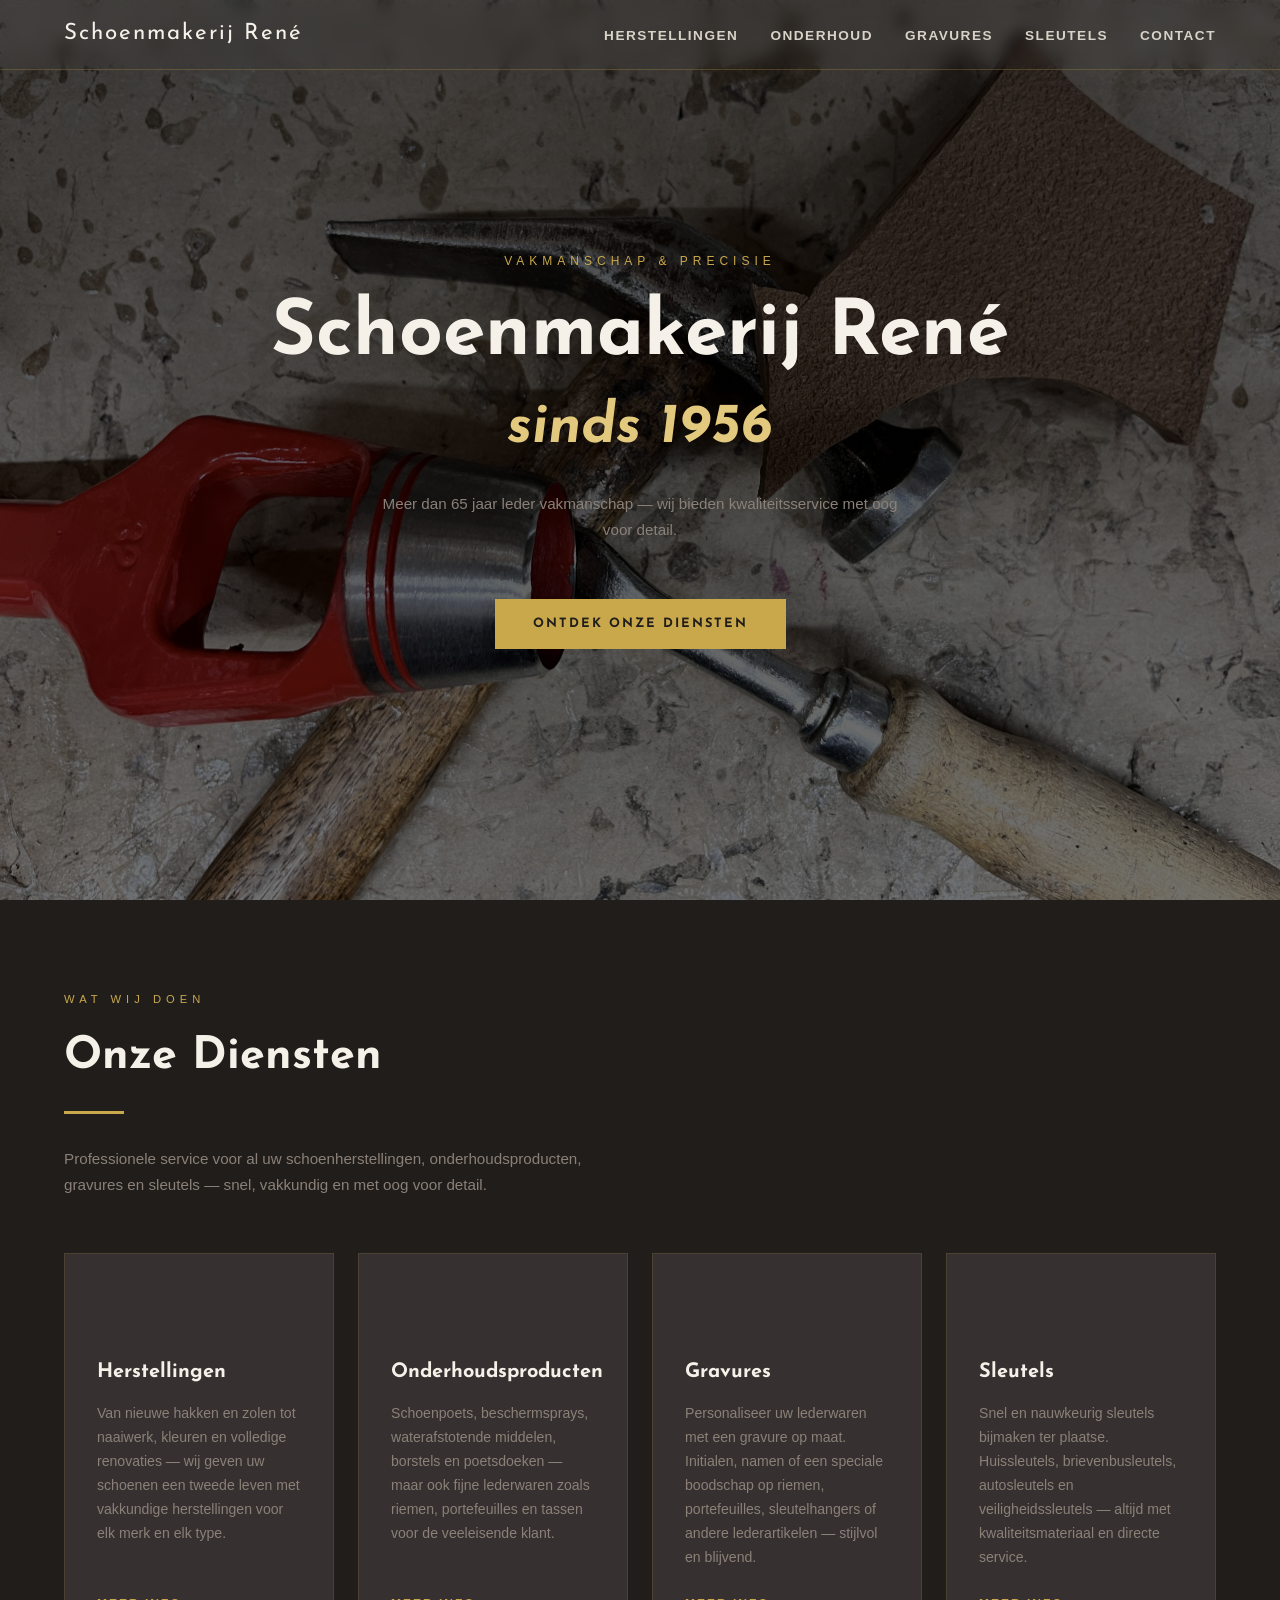
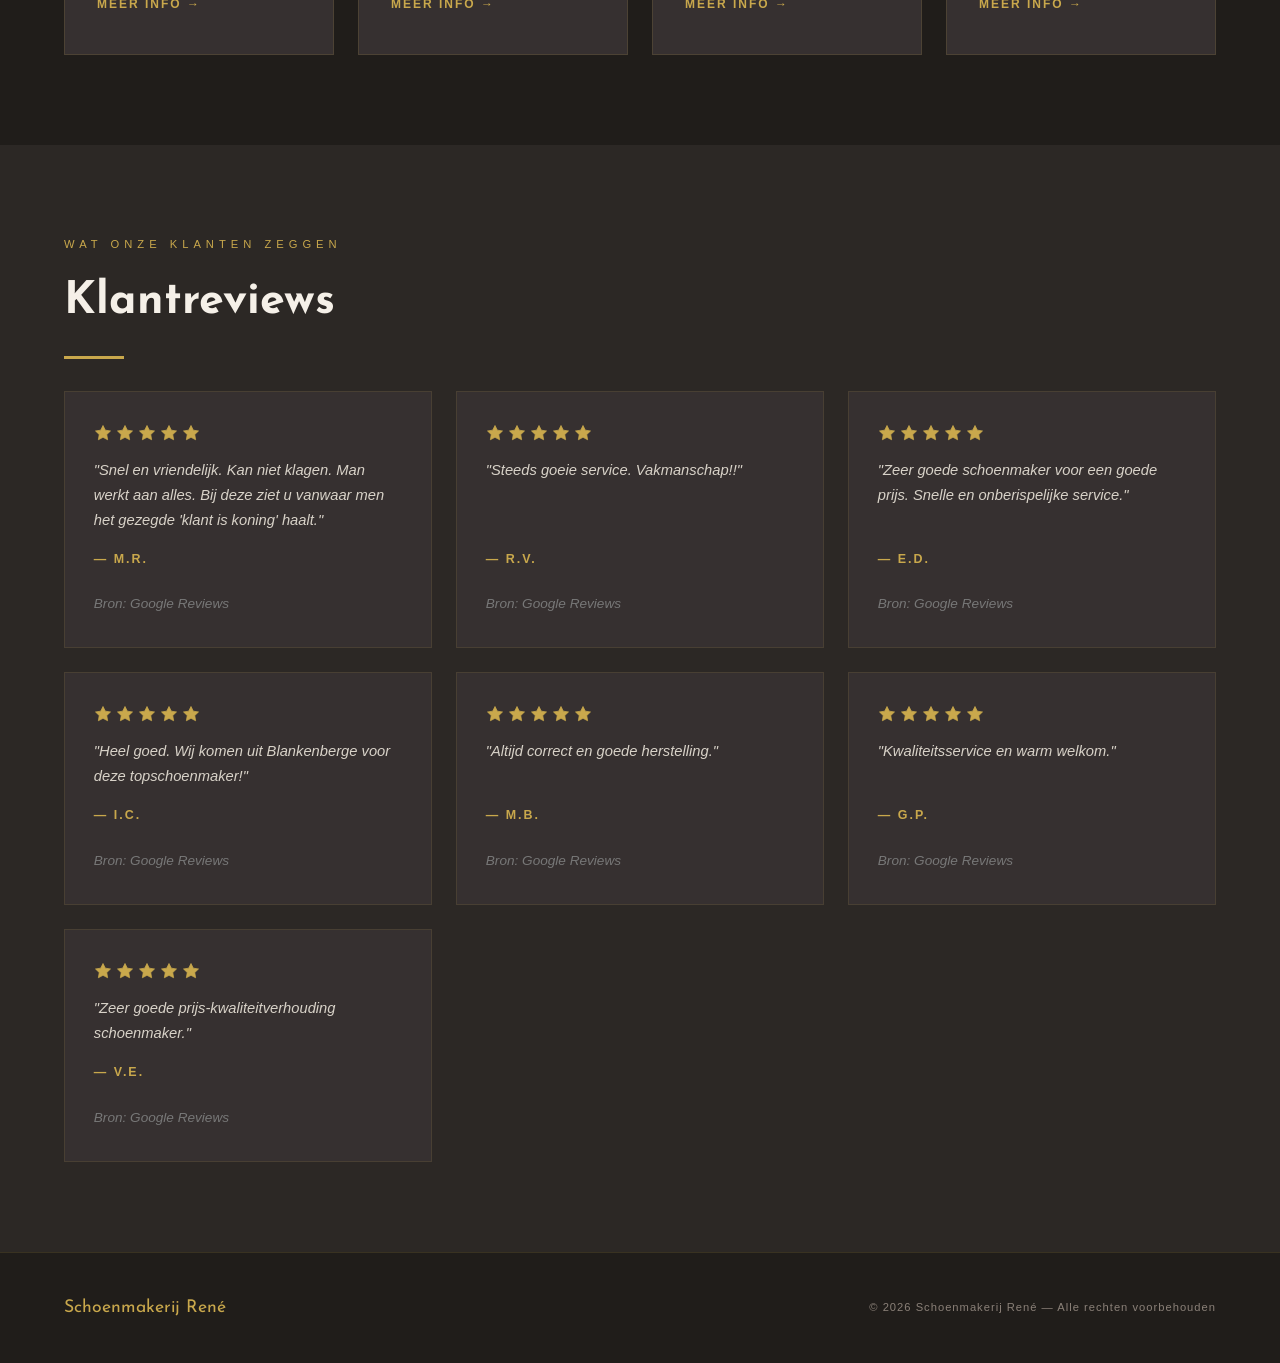
==== commit 928aba7c: "Remove copyright" ====
--- a/index.html
+++ b/index.html
@@ -18,7 +18,7 @@
             <a href="index.html" class="nav-logo"><span>Schoenmakerij René</span></a>
             <ul class="nav-links">
                 <li><a href="./Herstellingen/Repair.html">Herstellingen</a></li>
-                <li><a href="#onderhoudsproducten">Onderhoud</a></li>
+                <li><a href="./Care/Care.html">Onderhoud</a></li>
                 <li><a href="./Gravures/Gravures.html">Gravures</a></li>
                 <li><a href="./Keys/keys.html">Sleutels</a></li>
                 <li><a href="./Contact/Contact.html">Contact</a></li>
@@ -65,7 +65,7 @@
                 </a>
 
                 <!-- Tegel 2: Onderhoudsproducten -->
-                <a href="#onderhoudsproducten" class="tile" id="onderhoudsproducten">
+                <a href="./Care/Care.html" class="tile" id="onderhoudsproducten">
                     <div class="tile-icon">
                         <svg xmlns="http://www.w3.org/2000/svg" viewBox="0 0 24 24" fill="none" stroke="currentColor"
                             stroke-width="1.5" stroke-linecap="round" stroke-linejoin="round">
@@ -333,32 +333,6 @@
     <footer>
         <a href="index.html" class="footer-logo">Schoenmakerij René</a>
         <p class="footer-copy">© 2026 Schoenmakerij René — Alle rechten voorbehouden</p>
-
-        <div class="footer-attribution">
-            <p class="footer-copyright">
-                Afbeeldingen via <a class="footer-copyright" href="https://www.freepik.com" target="_blank"
-                    rel="noopener noreferrer">Freepik</a>:
-                <a class="footer-copyright" href="https://www.freepik.com/author/fabrikasimf" target="_blank"
-                    rel="noopener noreferrer">fabrikasimf</a>,
-                <a class="footer-copyright" href="https://www.freepik.com/author/pressfoto" target="_blank"
-                    rel="noopener noreferrer">pressfoto</a>,
-                <a class="footer-copyright" href="https://www.freepik.com/author/serhii-bobyk" target="_blank"
-                    rel="noopener noreferrer">serhii_bobyk</a>,
-                <a class="footer-copyright" href="https://www.freepik.com/author/topntp26" target="_blank"
-                    rel="noopener noreferrer">topntp26</a>,
-                <a class="footer-copyright" href="https://www.freepik.com/author/freepik" target="_blank"
-                    rel="noopener noreferrer">freepik</a>,
-                <a class="footer-copyright" href="https://www.freepik.com/author/jcomp" target="_blank"
-                    rel="noopener noreferrer">jcomp</a>,
-                <a class="footer-copyright" href="https://www.freepik.com/author/andreas" target="_blank"
-                    rel="noopener noreferrer">andreas</a>,
-                <a class="footer-copyright" href="https://www.freepik.com/author/rawpixel-com" target="_blank"
-                    rel="noopener noreferrer">rawpixel.com</a>,
-                <a class="footer-copyright" href="https://www.freepik.com/author/drobotdean" target="_blank"
-                    rel="noopener noreferrer">drobotdean</a>
-                on Freepik
-            </p>
-        </div>
     </footer>
 
 </body>
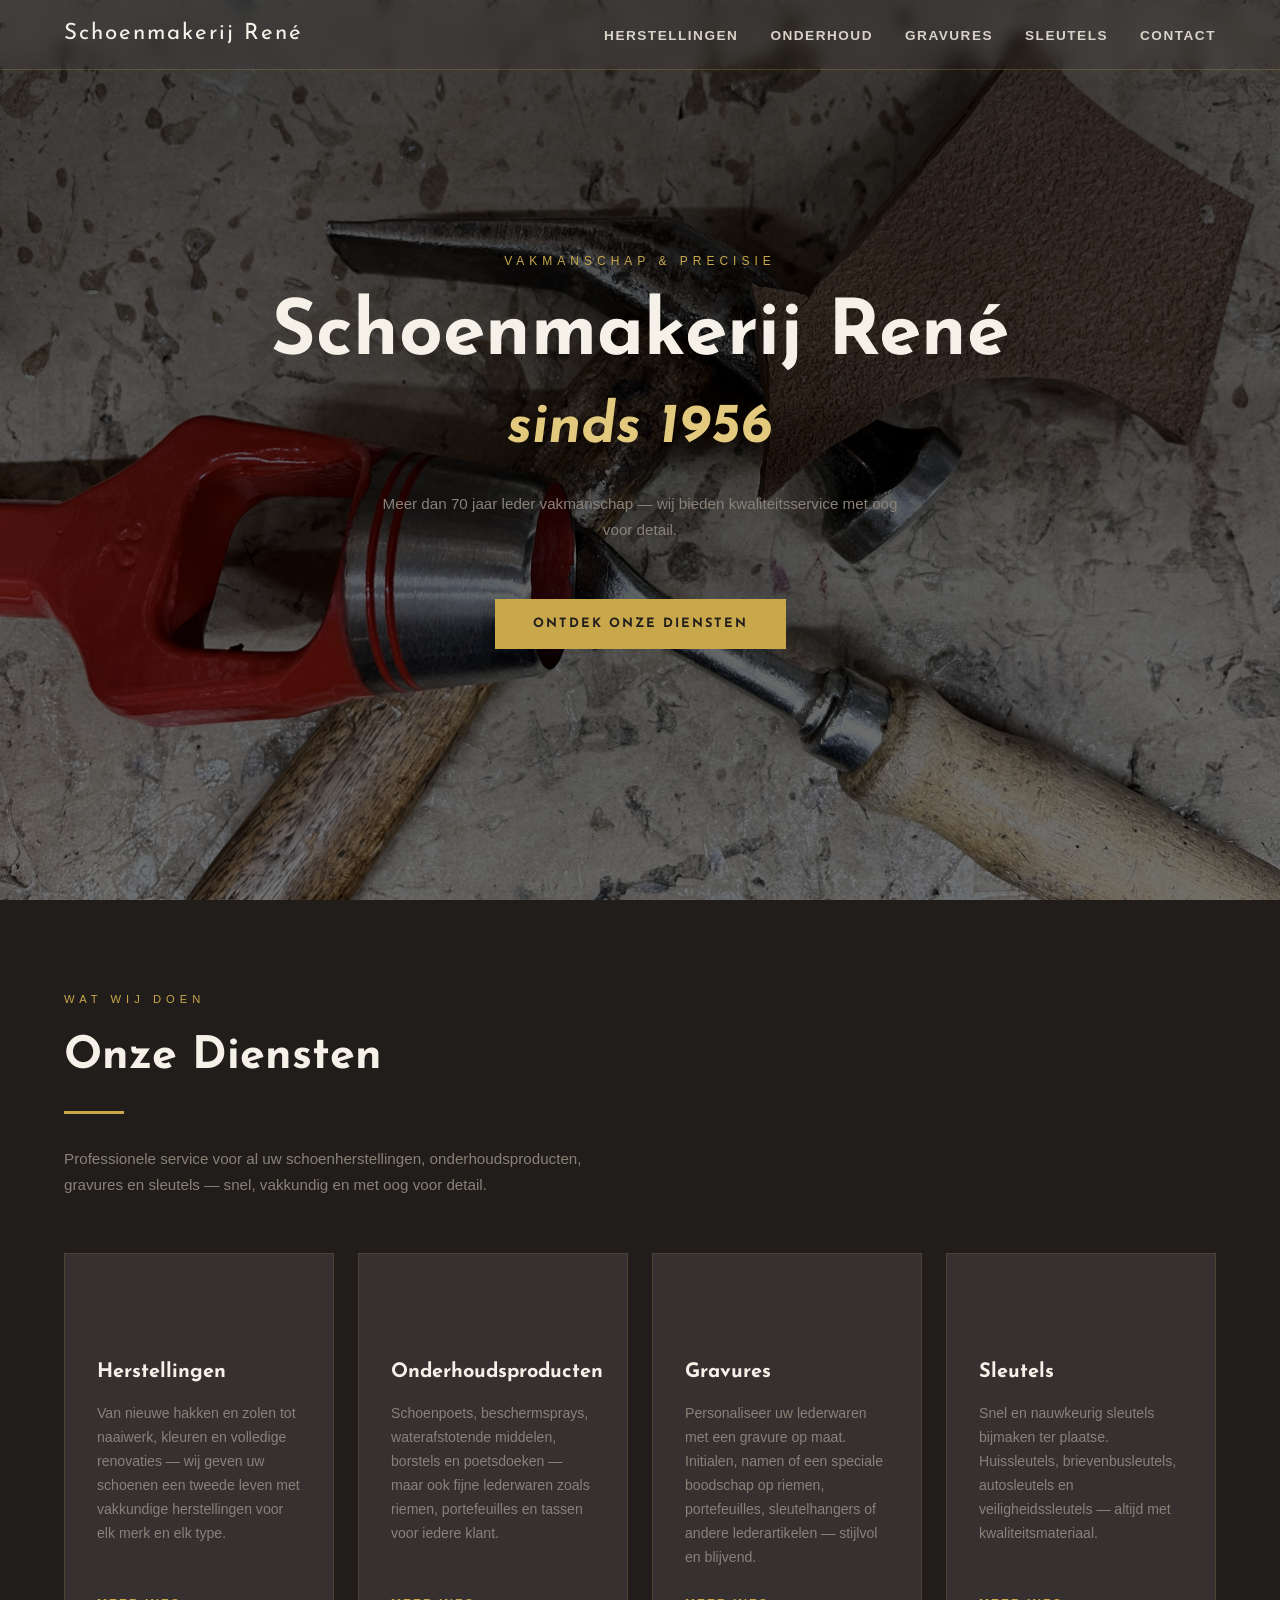
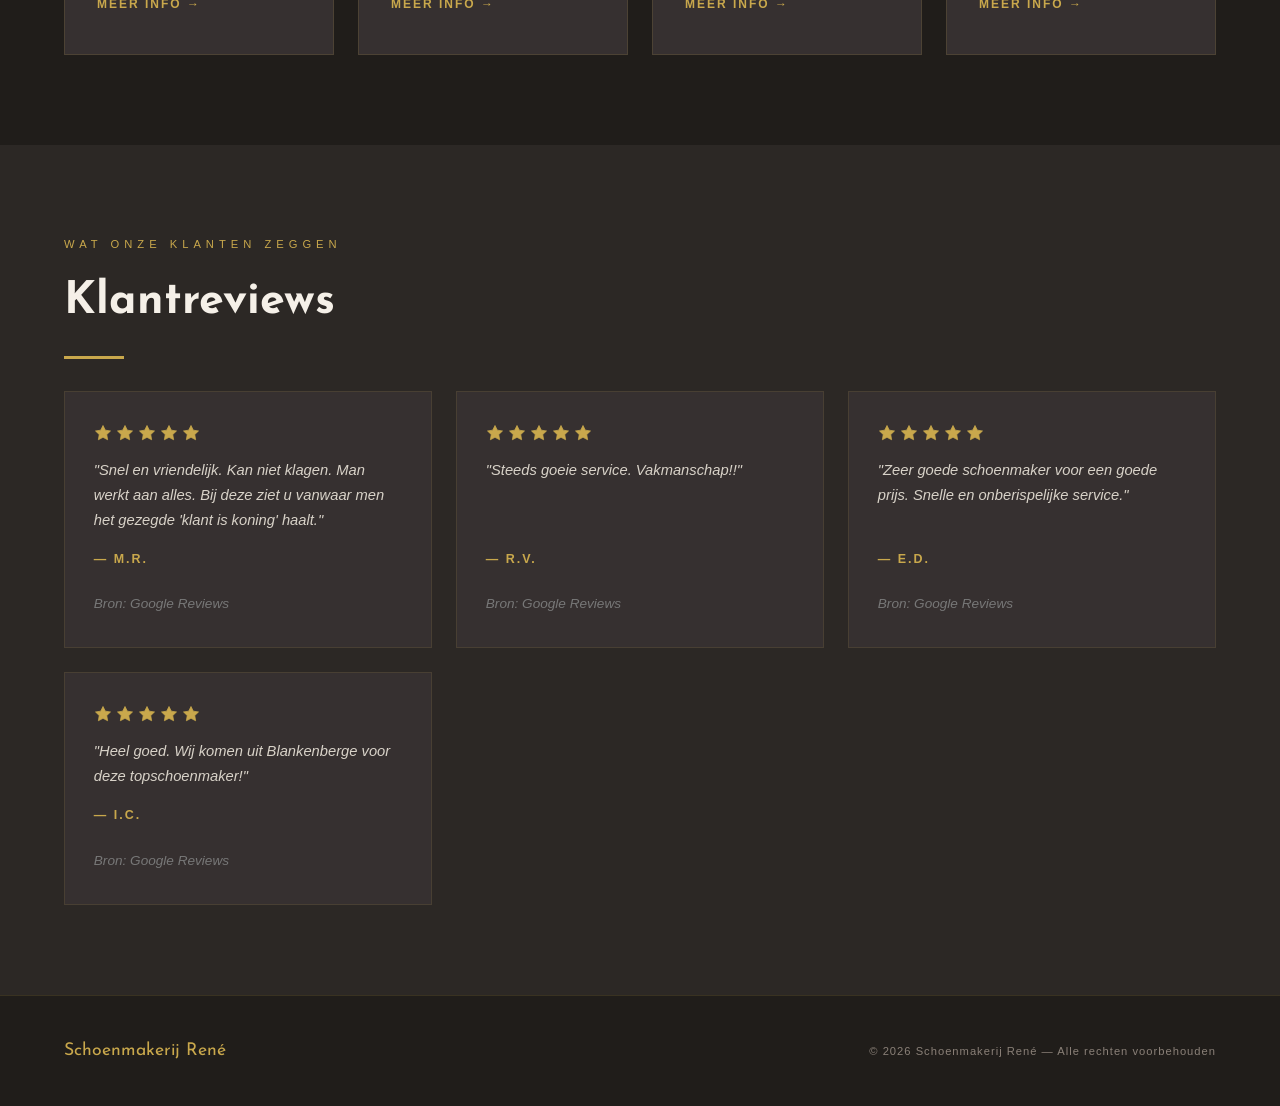
==== commit 79da8110: "Correct text" ====
--- a/index.html
+++ b/index.html
@@ -29,7 +29,7 @@
 
         <p class="hero-eyebrow">Vakmanschap &amp; Precisie</p>
         <h1>Schoenmakerij René<br /><em> sinds 1956</em></h1>
-        <p class="section-subtitle">Meer dan 65 jaar leder vakmanschap — wij bieden kwaliteitsservice met oog voor
+        <p class="section-subtitle">Meer dan 70 jaar leder vakmanschap — wij bieden kwaliteitsservice met oog voor
             detail.
         </p>
         <a href="#diensten" class="btn-gold">Ontdek onze diensten</a>
@@ -79,7 +79,7 @@
                     <h3 class="tile-title">Onderhoudsproducten</h3>
                     <p class="tile-desc">
                         Schoenpoets, beschermsprays, waterafstotende middelen, borstels en poetsdoeken — maar ook fijne
-                        lederwaren zoals riemen, portefeuilles en tassen voor de veeleisende klant.
+                        lederwaren zoals riemen, portefeuilles en tassen voor iedere klant.
                     </p>
                     <span class="tile-link">Meer info →</span>
                 </a>
@@ -113,7 +113,7 @@
                     <h3 class="tile-title">Sleutels</h3>
                     <p class="tile-desc">
                         Snel en nauwkeurig sleutels bijmaken ter plaatse. Huissleutels, brievenbusleutels, autosleutels
-                        en veiligheidssleutels — altijd met kwaliteitsmateriaal en directe service.
+                        en veiligheidssleutels — altijd met kwaliteitsmateriaal.
                     </p>
                     <span class="tile-link">Meer info →</span>
                 </a>
@@ -242,91 +242,6 @@
                 <p class="review-source">Bron: Google Reviews</p>
             </div>
 
-            <div class="review-card">
-                <div class="review-stars">
-                    <svg viewBox="0 0 24 24">
-                        <polygon
-                            points="12,2 15.09,8.26 22,9.27 17,14.14 18.18,21.02 12,17.77 5.82,21.02 7,14.14 2,9.27 8.91,8.26" />
-                    </svg>
-                    <svg viewBox="0 0 24 24">
-                        <polygon
-                            points="12,2 15.09,8.26 22,9.27 17,14.14 18.18,21.02 12,17.77 5.82,21.02 7,14.14 2,9.27 8.91,8.26" />
-                    </svg>
-                    <svg viewBox="0 0 24 24">
-                        <polygon
-                            points="12,2 15.09,8.26 22,9.27 17,14.14 18.18,21.02 12,17.77 5.82,21.02 7,14.14 2,9.27 8.91,8.26" />
-                    </svg>
-                    <svg viewBox="0 0 24 24">
-                        <polygon
-                            points="12,2 15.09,8.26 22,9.27 17,14.14 18.18,21.02 12,17.77 5.82,21.02 7,14.14 2,9.27 8.91,8.26" />
-                    </svg>
-                    <svg viewBox="0 0 24 24">
-                        <polygon
-                            points="12,2 15.09,8.26 22,9.27 17,14.14 18.18,21.02 12,17.77 5.82,21.02 7,14.14 2,9.27 8.91,8.26" />
-                    </svg>
-                </div>
-                <p class="review-text">"Altijd correct en goede herstelling."</p>
-                <p class="review-author">— M.B.</p>
-                <p class="review-source">Bron: Google Reviews</p>
-            </div>
-
-            <div class="review-card">
-                <div class="review-stars">
-                    <svg viewBox="0 0 24 24">
-                        <polygon
-                            points="12,2 15.09,8.26 22,9.27 17,14.14 18.18,21.02 12,17.77 5.82,21.02 7,14.14 2,9.27 8.91,8.26" />
-                    </svg>
-                    <svg viewBox="0 0 24 24">
-                        <polygon
-                            points="12,2 15.09,8.26 22,9.27 17,14.14 18.18,21.02 12,17.77 5.82,21.02 7,14.14 2,9.27 8.91,8.26" />
-                    </svg>
-                    <svg viewBox="0 0 24 24">
-                        <polygon
-                            points="12,2 15.09,8.26 22,9.27 17,14.14 18.18,21.02 12,17.77 5.82,21.02 7,14.14 2,9.27 8.91,8.26" />
-                    </svg>
-                    <svg viewBox="0 0 24 24">
-                        <polygon
-                            points="12,2 15.09,8.26 22,9.27 17,14.14 18.18,21.02 12,17.77 5.82,21.02 7,14.14 2,9.27 8.91,8.26" />
-                    </svg>
-                    <svg viewBox="0 0 24 24">
-                        <polygon
-                            points="12,2 15.09,8.26 22,9.27 17,14.14 18.18,21.02 12,17.77 5.82,21.02 7,14.14 2,9.27 8.91,8.26" />
-                    </svg>
-                </div>
-                <p class="review-text">"Kwaliteitsservice en warm welkom."</p>
-                <p class="review-author">— G.P.</p>
-                <p class="review-source">Bron: Google Reviews</p>
-            </div>
-
-            <div class="review-card">
-                <div class="review-stars">
-                    <svg viewBox="0 0 24 24">
-                        <polygon
-                            points="12,2 15.09,8.26 22,9.27 17,14.14 18.18,21.02 12,17.77 5.82,21.02 7,14.14 2,9.27 8.91,8.26" />
-                    </svg>
-                    <svg viewBox="0 0 24 24">
-                        <polygon
-                            points="12,2 15.09,8.26 22,9.27 17,14.14 18.18,21.02 12,17.77 5.82,21.02 7,14.14 2,9.27 8.91,8.26" />
-                    </svg>
-                    <svg viewBox="0 0 24 24">
-                        <polygon
-                            points="12,2 15.09,8.26 22,9.27 17,14.14 18.18,21.02 12,17.77 5.82,21.02 7,14.14 2,9.27 8.91,8.26" />
-                    </svg>
-                    <svg viewBox="0 0 24 24">
-                        <polygon
-                            points="12,2 15.09,8.26 22,9.27 17,14.14 18.18,21.02 12,17.77 5.82,21.02 7,14.14 2,9.27 8.91,8.26" />
-                    </svg>
-                    <svg viewBox="0 0 24 24">
-                        <polygon
-                            points="12,2 15.09,8.26 22,9.27 17,14.14 18.18,21.02 12,17.77 5.82,21.02 7,14.14 2,9.27 8.91,8.26" />
-                    </svg>
-                </div>
-                <p class="review-text">"Zeer goede prijs-kwaliteitverhouding schoenmaker."</p>
-                <p class="review-author">— V.E.</p>
-                <p class="review-source">Bron: Google Reviews</p>
-            </div>
-        </div>
-
     </section>
 
     <!-- ══ FOOTER ══ -->
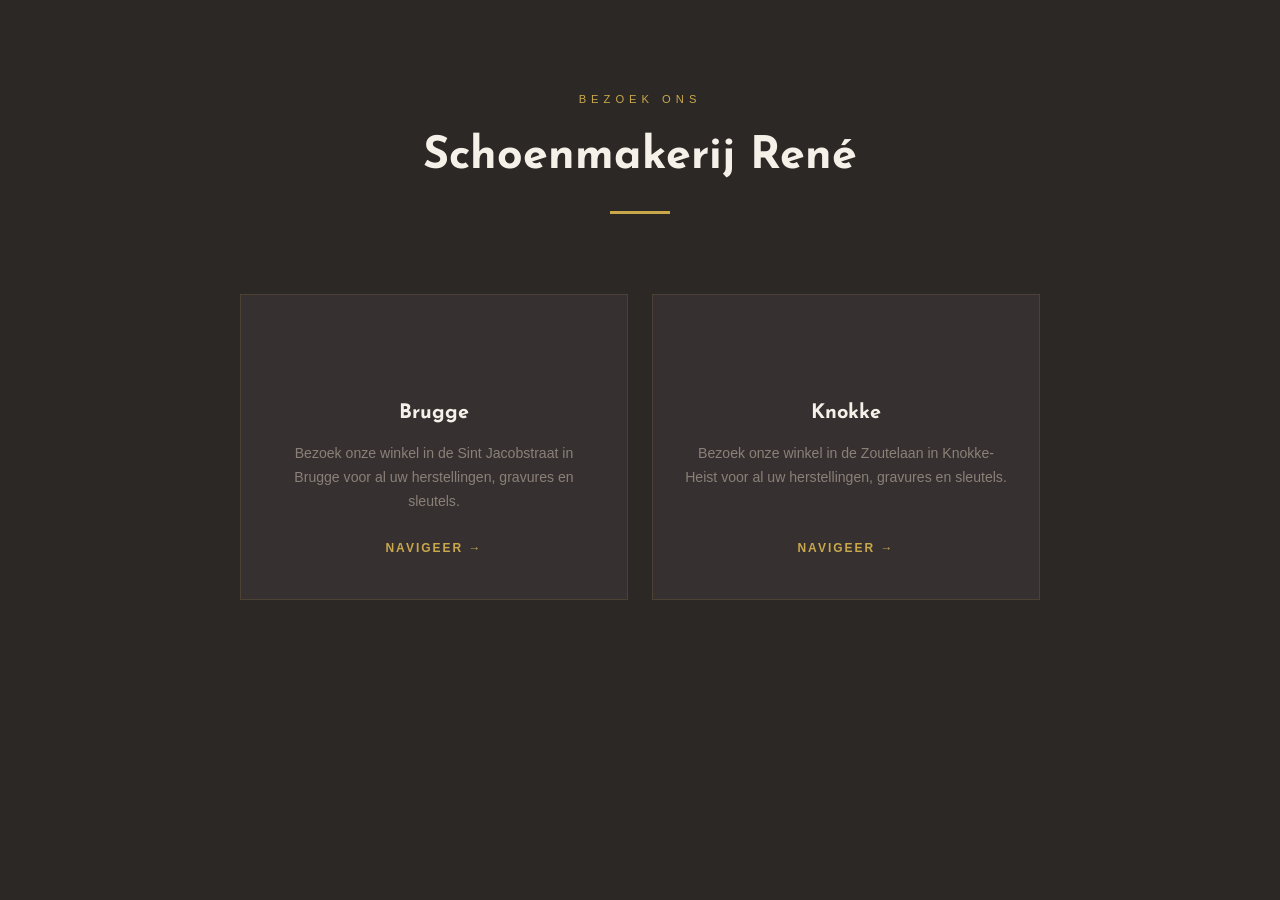
==== commit 4fe5d1e0: "add landingpage" ====
--- a/index.html
+++ b/index.html
@@ -11,244 +11,47 @@
 </head>
 
 <body>
+    <!-- ══ ONZE WINKELS ══ -->
+    <section id="winkels">
+        <div class="section-header-centered">
+            <p class="section-label">Bezoek ons</p>
+            <h2 class="section-title">Schoenmakerij René</h2>
+            <div class="gold-divider"></div>
+        </div>
 
-    <!-- ══ NAVIGATIE ══ -->
-    <section class="hero">
-        <nav>
-            <a href="index.html" class="nav-logo"><span>Schoenmakerij René</span></a>
-            <ul class="nav-links">
-                <li><a href="./Herstellingen/Repair.html">Herstellingen</a></li>
-                <li><a href="./Care/Care.html">Onderhoud</a></li>
-                <li><a href="./Gravures/Gravures.html">Gravures</a></li>
-                <li><a href="./Keys/keys.html">Sleutels</a></li>
-                <li><a href="./Contact/Contact.html">Contact</a></li>
-            </ul>
-        </nav>
+        <div class="tiles-grid location-grid">
 
-        <!-- ══ HERO ══ -->
-
-        <p class="hero-eyebrow">Vakmanschap &amp; Precisie</p>
-        <h1>Schoenmakerij René<br /><em> sinds 1956</em></h1>
-        <p class="section-subtitle">Meer dan 70 jaar leder vakmanschap — wij bieden kwaliteitsservice met oog voor
-            detail.
-        </p>
-        <a href="#diensten" class="btn-gold">Ontdek onze diensten</a>
-    </section>
-
-    <!-- ══ DIENSTEN TEGELS ══ -->
-    <section id="diensten">
-        <div>
-            <p class="section-label">Wat wij doen</p>
-            <h2 class="section-title">Onze Diensten</h2>
-            <div class="gold-divider"></div>
-            <p class="section-subtitle">Professionele service voor al uw schoenherstellingen, onderhoudsproducten,
-                gravures en sleutels — snel, vakkundig en met oog voor detail.</p>
-        </div>
-        <div class="tiles-grid">
-            <div class="tiles-grid">
-
-                <!-- Tegel 1: Herstellingen -->
-                <a href="./Herstellingen/Repair.html" class="tile" id="herstellingen">
+            <!-- Kaart Brugge -->
+                <a href="https://schoenmakerijrene.be/" class="tile" target="_blank" rel="noopener">
                     <div class="tile-icon">
                         <svg xmlns="http://www.w3.org/2000/svg" viewBox="0 0 24 24" fill="none" stroke="currentColor"
                             stroke-width="1.5" stroke-linecap="round" stroke-linejoin="round">
-                            <path
-                                d="M14.7 6.3a1 1 0 000 1.4l1.6 1.6a1 1 0 001.4 0l3.77-3.77a6 6 0 01-7.94 7.94l-6.91 6.91a2.12 2.12 0 01-3-3l6.91-6.91a6 6 0 017.94-7.94l-3.76 3.76z" />
+                            <path d="M15 10.5a3 3 0 11-6 0 3 3 0 016 0z" />
+                            <path d="M19.5 10.5c0 7.142-7.5 11.25-7.5 11.25S4.5 17.642 4.5 10.5a7.5 7.5 0 1115 0z" />
                         </svg>
                     </div>
-                    <h3 class="tile-title">Herstellingen</h3>
-                    <p class="tile-desc">
-                        Van nieuwe hakken en zolen tot naaiwerk, kleuren en volledige renovaties — wij geven uw schoenen
-                        een tweede leven met vakkundige herstellingen voor elk merk en elk type.
-                    </p>
-                    <span class="tile-link">Meer info →</span>
+                    <h3 class="tile-title">Brugge</h3>
+                    <p class="tile-desc">Bezoek onze winkel in de Sint Jacobstraat in Brugge voor al uw herstellingen, gravures en
+                        sleutels.</p>
+                    <span class="tile-link">Navigeer →</span>
                 </a>
-
-                <!-- Tegel 2: Onderhoudsproducten -->
-                <a href="./Care/Care.html" class="tile" id="onderhoudsproducten">
+            <!-- Kaart Knokke -->
+                <a href="Landing.html" class="tile" target="_blank" rel="noopener">
                     <div class="tile-icon">
                         <svg xmlns="http://www.w3.org/2000/svg" viewBox="0 0 24 24" fill="none" stroke="currentColor"
                             stroke-width="1.5" stroke-linecap="round" stroke-linejoin="round">
-                            <path
-                                d="M9.5 2A2.5 2.5 0 0112 4.5v1A2.5 2.5 0 019.5 8h-5A2.5 2.5 0 012 5.5v-1A2.5 2.5 0 014.5 2h5z" />
-                            <path d="M12 4.5h1.5A5.5 5.5 0 0119 10v0a5.5 5.5 0 01-5.5 5.5H12" />
-                            <path d="M9.5 15.5v4a2 2 0 002 2h1a2 2 0 002-2v-4" />
-                            <line x1="9.5" y1="8" x2="9.5" y2="15.5" />
+                            <path d="M15 10.5a3 3 0 11-6 0 3 3 0 016 0z" />
+                            <path d="M19.5 10.5c0 7.142-7.5 11.25-7.5 11.25S4.5 17.642 4.5 10.5a7.5 7.5 0 1115 0z" />
                         </svg>
                     </div>
-                    <h3 class="tile-title">Onderhoudsproducten</h3>
-                    <p class="tile-desc">
-                        Schoenpoets, beschermsprays, waterafstotende middelen, borstels en poetsdoeken — maar ook fijne
-                        lederwaren zoals riemen, portefeuilles en tassen voor iedere klant.
+                    <h3 class="tile-title">Knokke</h3>
+                    <p class="tile-desc">Bezoek onze winkel in de Zoutelaan in Knokke-Heist voor al uw herstellingen, gravures en
+                        sleutels.
                     </p>
-                    <span class="tile-link">Meer info →</span>
+                    <span class="tile-link">Navigeer →</span>
                 </a>
-
-                <!-- Tegel 3: Gravures -->
-                <a href="./Gravures/Gravures.html" class="tile" id="gravures">
-                    <div class="tile-icon">
-                        <svg xmlns="http://www.w3.org/2000/svg" viewBox="0 0 24 24" fill="none" stroke="currentColor"
-                            stroke-width="1.5" stroke-linecap="round" stroke-linejoin="round">
-                            <path d="M12 20h9" />
-                            <path d="M16.5 3.5a2.121 2.121 0 013 3L7 19l-4 1 1-4L16.5 3.5z" />
-                        </svg>
-                    </div>
-                    <h3 class="tile-title">Gravures</h3>
-                    <p class="tile-desc">
-                        Personaliseer uw lederwaren met een gravure op maat. Initialen, namen of een speciale boodschap
-                        op riemen, portefeuilles, sleutelhangers of andere lederartikelen — stijlvol en blijvend.
-                    </p>
-                    <span class="tile-link">Meer info →</span>
-                </a>
-
-                <!-- Tegel 4: Sleutels -->
-                <a href="/Keys/keys.html" class="tile" id="sleutels">
-                    <div class="tile-icon">
-                        <svg xmlns="http://www.w3.org/2000/svg" viewBox="0 0 24 24" fill="none" stroke="currentColor"
-                            stroke-width="1.5" stroke-linecap="round" stroke-linejoin="round">
-                            <path
-                                d="M21 2l-2 2m-7.61 7.61a5.5 5.5 0 11-7.778 7.778 5.5 5.5 0 017.777-7.777zm0 0L15.5 7.5m0 0l3 3L22 7l-3-3m-3.5 3.5L19 4" />
-                        </svg>
-                    </div>
-                    <h3 class="tile-title">Sleutels</h3>
-                    <p class="tile-desc">
-                        Snel en nauwkeurig sleutels bijmaken ter plaatse. Huissleutels, brievenbusleutels, autosleutels
-                        en veiligheidssleutels — altijd met kwaliteitsmateriaal.
-                    </p>
-                    <span class="tile-link">Meer info →</span>
-                </a>
-
-            </div>
+        </div>
     </section>
-    <!-- ══ REVIEWS ══ -->
-    <section class="reviews-section">
-        <p class="section-label">Wat onze klanten zeggen</p>
-        <h2 class="section-title">Klantreviews</h2>
-        <div class="gold-divider"></div>
-        <div class="reviews-grid">
-
-            <div class="review-card">
-                <div class="review-stars">
-                    <svg viewBox="0 0 24 24">
-                        <polygon
-                            points="12,2 15.09,8.26 22,9.27 17,14.14 18.18,21.02 12,17.77 5.82,21.02 7,14.14 2,9.27 8.91,8.26" />
-                    </svg>
-                    <svg viewBox="0 0 24 24">
-                        <polygon
-                            points="12,2 15.09,8.26 22,9.27 17,14.14 18.18,21.02 12,17.77 5.82,21.02 7,14.14 2,9.27 8.91,8.26" />
-                    </svg>
-                    <svg viewBox="0 0 24 24">
-                        <polygon
-                            points="12,2 15.09,8.26 22,9.27 17,14.14 18.18,21.02 12,17.77 5.82,21.02 7,14.14 2,9.27 8.91,8.26" />
-                    </svg>
-                    <svg viewBox="0 0 24 24">
-                        <polygon
-                            points="12,2 15.09,8.26 22,9.27 17,14.14 18.18,21.02 12,17.77 5.82,21.02 7,14.14 2,9.27 8.91,8.26" />
-                    </svg>
-                    <svg viewBox="0 0 24 24">
-                        <polygon
-                            points="12,2 15.09,8.26 22,9.27 17,14.14 18.18,21.02 12,17.77 5.82,21.02 7,14.14 2,9.27 8.91,8.26" />
-                    </svg>
-                </div>
-                <p class="review-text">"Snel en vriendelijk. Kan niet klagen. Man werkt aan alles. Bij deze ziet u
-                    vanwaar men
-                    het gezegde 'klant is koning' haalt."</p>
-                <p class="review-author">— M.R.</p>
-                <p class="review-source">Bron: Google Reviews</p>
-            </div>
-
-            <div class="review-card">
-                <div class="review-stars">
-                    <svg viewBox="0 0 24 24">
-                        <polygon
-                            points="12,2 15.09,8.26 22,9.27 17,14.14 18.18,21.02 12,17.77 5.82,21.02 7,14.14 2,9.27 8.91,8.26" />
-                    </svg>
-                    <svg viewBox="0 0 24 24">
-                        <polygon
-                            points="12,2 15.09,8.26 22,9.27 17,14.14 18.18,21.02 12,17.77 5.82,21.02 7,14.14 2,9.27 8.91,8.26" />
-                    </svg>
-                    <svg viewBox="0 0 24 24">
-                        <polygon
-                            points="12,2 15.09,8.26 22,9.27 17,14.14 18.18,21.02 12,17.77 5.82,21.02 7,14.14 2,9.27 8.91,8.26" />
-                    </svg>
-                    <svg viewBox="0 0 24 24">
-                        <polygon
-                            points="12,2 15.09,8.26 22,9.27 17,14.14 18.18,21.02 12,17.77 5.82,21.02 7,14.14 2,9.27 8.91,8.26" />
-                    </svg>
-                    <svg viewBox="0 0 24 24">
-                        <polygon
-                            points="12,2 15.09,8.26 22,9.27 17,14.14 18.18,21.02 12,17.77 5.82,21.02 7,14.14 2,9.27 8.91,8.26" />
-                    </svg>
-                </div>
-                <p class="review-text">"Steeds goeie service. Vakmanschap!!"</p>
-                <p class="review-author">— R.V.</p>
-                <p class="review-source">Bron: Google Reviews</p>
-            </div>
-
-            <div class="review-card">
-                <div class="review-stars">
-                    <svg viewBox="0 0 24 24">
-                        <polygon
-                            points="12,2 15.09,8.26 22,9.27 17,14.14 18.18,21.02 12,17.77 5.82,21.02 7,14.14 2,9.27 8.91,8.26" />
-                    </svg>
-                    <svg viewBox="0 0 24 24">
-                        <polygon
-                            points="12,2 15.09,8.26 22,9.27 17,14.14 18.18,21.02 12,17.77 5.82,21.02 7,14.14 2,9.27 8.91,8.26" />
-                    </svg>
-                    <svg viewBox="0 0 24 24">
-                        <polygon
-                            points="12,2 15.09,8.26 22,9.27 17,14.14 18.18,21.02 12,17.77 5.82,21.02 7,14.14 2,9.27 8.91,8.26" />
-                    </svg>
-                    <svg viewBox="0 0 24 24">
-                        <polygon
-                            points="12,2 15.09,8.26 22,9.27 17,14.14 18.18,21.02 12,17.77 5.82,21.02 7,14.14 2,9.27 8.91,8.26" />
-                    </svg>
-                    <svg viewBox="0 0 24 24">
-                        <polygon
-                            points="12,2 15.09,8.26 22,9.27 17,14.14 18.18,21.02 12,17.77 5.82,21.02 7,14.14 2,9.27 8.91,8.26" />
-                    </svg>
-                </div>
-                <p class="review-text">"Zeer goede schoenmaker voor een goede prijs. Snelle en onberispelijke service."
-                </p>
-                <p class="review-author">— E.D.</p>
-                <p class="review-source">Bron: Google Reviews</p>
-            </div>
-
-            <div class="review-card">
-                <div class="review-stars">
-                    <svg viewBox="0 0 24 24">
-                        <polygon
-                            points="12,2 15.09,8.26 22,9.27 17,14.14 18.18,21.02 12,17.77 5.82,21.02 7,14.14 2,9.27 8.91,8.26" />
-                    </svg>
-                    <svg viewBox="0 0 24 24">
-                        <polygon
-                            points="12,2 15.09,8.26 22,9.27 17,14.14 18.18,21.02 12,17.77 5.82,21.02 7,14.14 2,9.27 8.91,8.26" />
-                    </svg>
-                    <svg viewBox="0 0 24 24">
-                        <polygon
-                            points="12,2 15.09,8.26 22,9.27 17,14.14 18.18,21.02 12,17.77 5.82,21.02 7,14.14 2,9.27 8.91,8.26" />
-                    </svg>
-                    <svg viewBox="0 0 24 24">
-                        <polygon
-                            points="12,2 15.09,8.26 22,9.27 17,14.14 18.18,21.02 12,17.77 5.82,21.02 7,14.14 2,9.27 8.91,8.26" />
-                    </svg>
-                    <svg viewBox="0 0 24 24">
-                        <polygon
-                            points="12,2 15.09,8.26 22,9.27 17,14.14 18.18,21.02 12,17.77 5.82,21.02 7,14.14 2,9.27 8.91,8.26" />
-                    </svg>
-                </div>
-                <p class="review-text">"Heel goed. Wij komen uit Blankenberge voor deze topschoenmaker!"</p>
-                <p class="review-author">— I.C.</p>
-                <p class="review-source">Bron: Google Reviews</p>
-            </div>
-
-    </section>
-
-    <!-- ══ FOOTER ══ -->
-    <footer>
-        <a href="index.html" class="footer-logo">Schoenmakerij René</a>
-        <p class="footer-copy">© 2026 Schoenmakerij René — Alle rechten voorbehouden</p>
-    </footer>
 
 </body>
 
--- a/CSS/style.css
+++ b/CSS/style.css
@@ -520,4 +520,40 @@
   max-width: 500px;
   margin: 0 auto 2.5rem;
   line-height: 1.8;
-}+}
+
+/* ── ONZE WINKELS ── */
+#winkels {
+    padding-top: 90px;
+    padding-bottom: 90px;
+    padding-left: 5%;
+    padding-right: 5%;
+}
+
+.location-grid {
+    grid-template-columns: repeat(2, 1fr);
+    max-width: 800px;
+    margin: 0 auto;
+}
+
+@media (max-width: 768px) {
+    .location-grid {
+        grid-template-columns: 1fr;
+    }
+}
+
+.tile {
+    text-align: center;
+    display: flex;
+    flex-direction: column;
+    align-items: center;
+    margin-bottom: 3rem;
+}
+
+.section-header-centered {
+    text-align: center;
+    display: flex;
+    flex-direction: column;
+    align-items: center;
+    margin-bottom: 3rem;
+}
